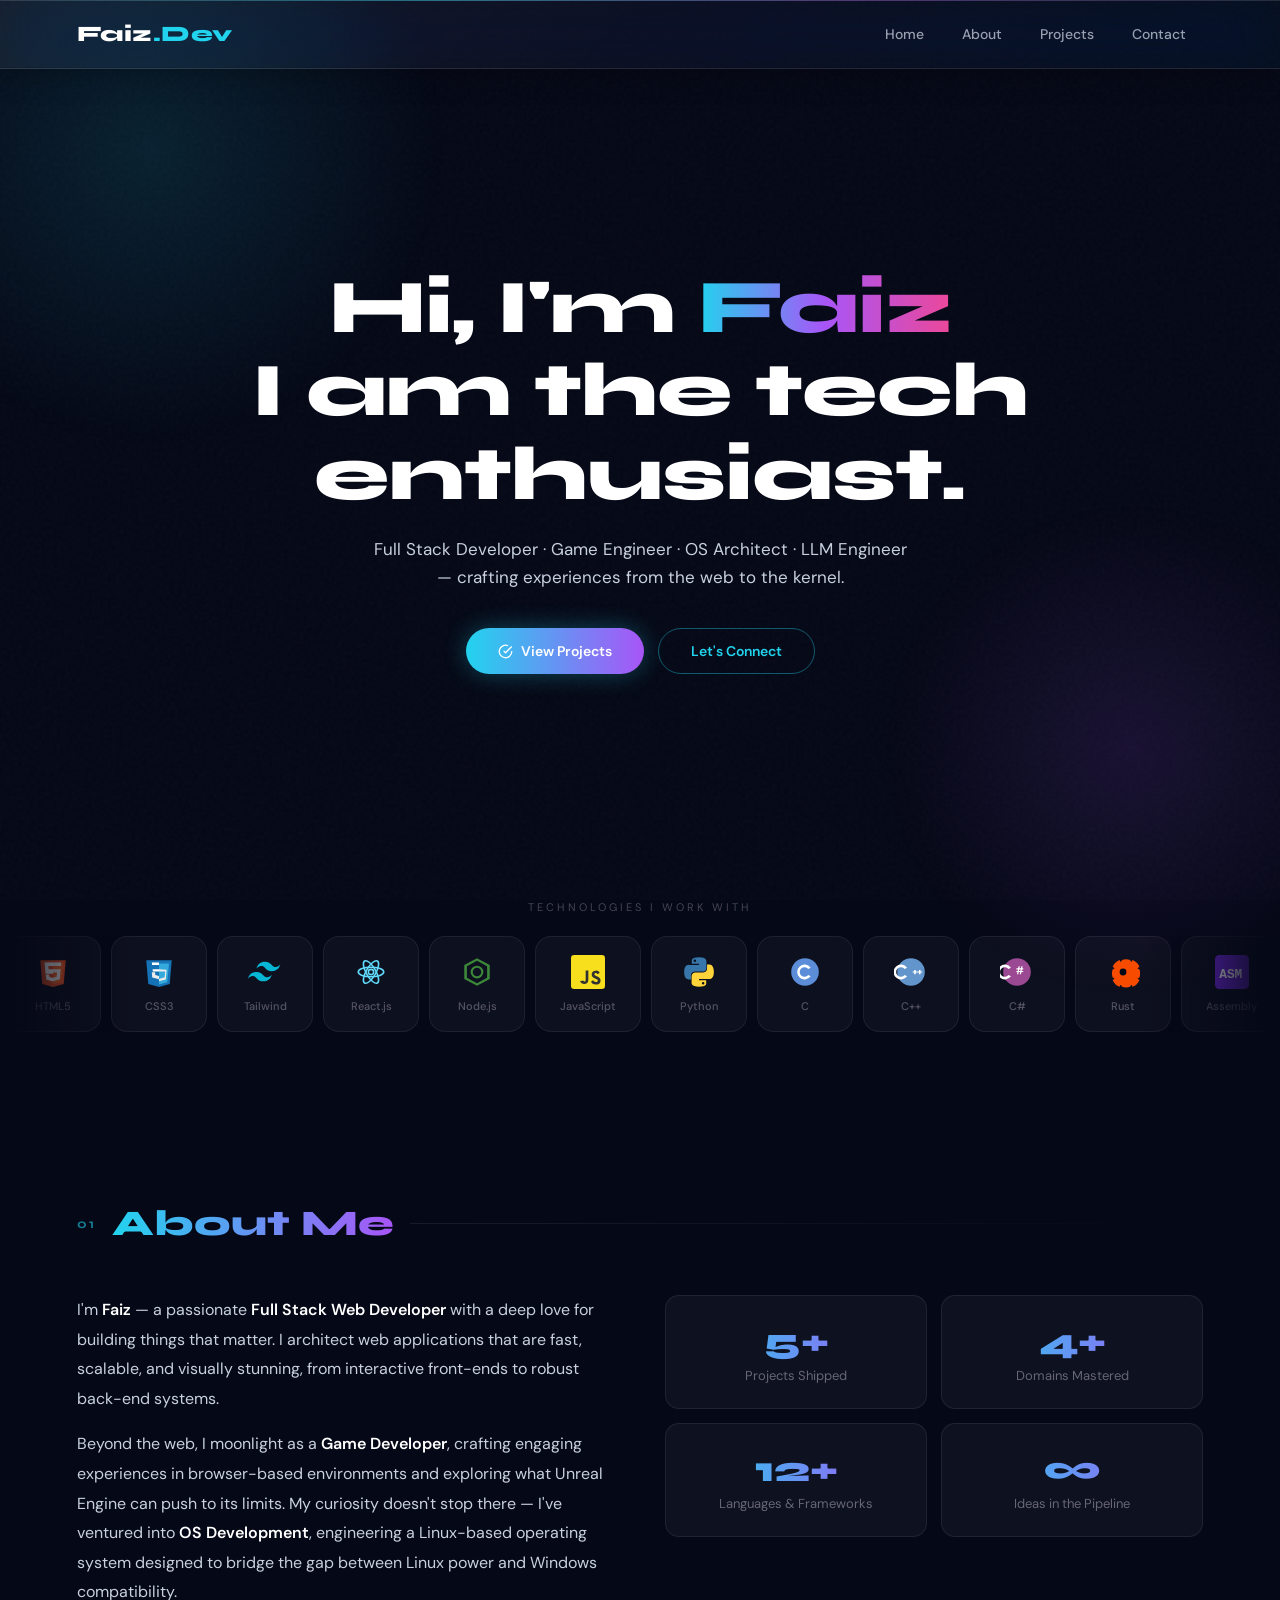
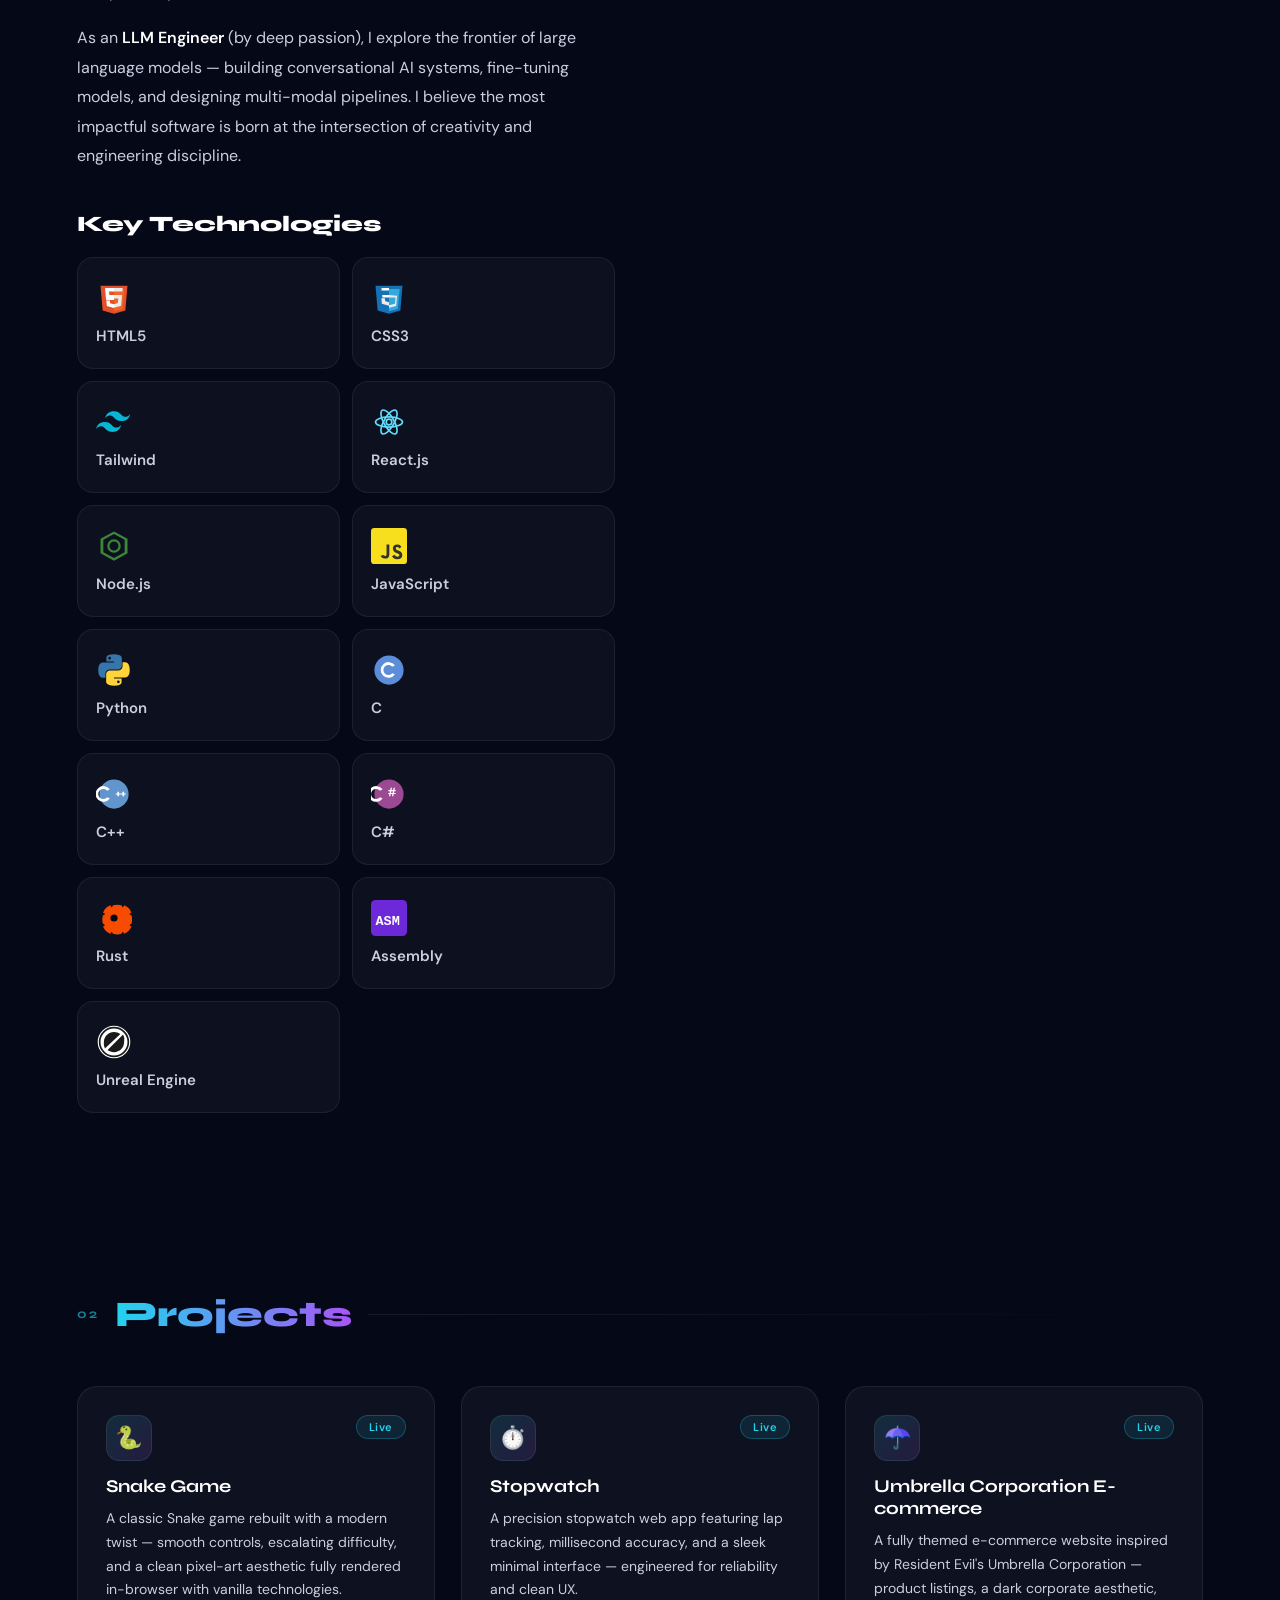
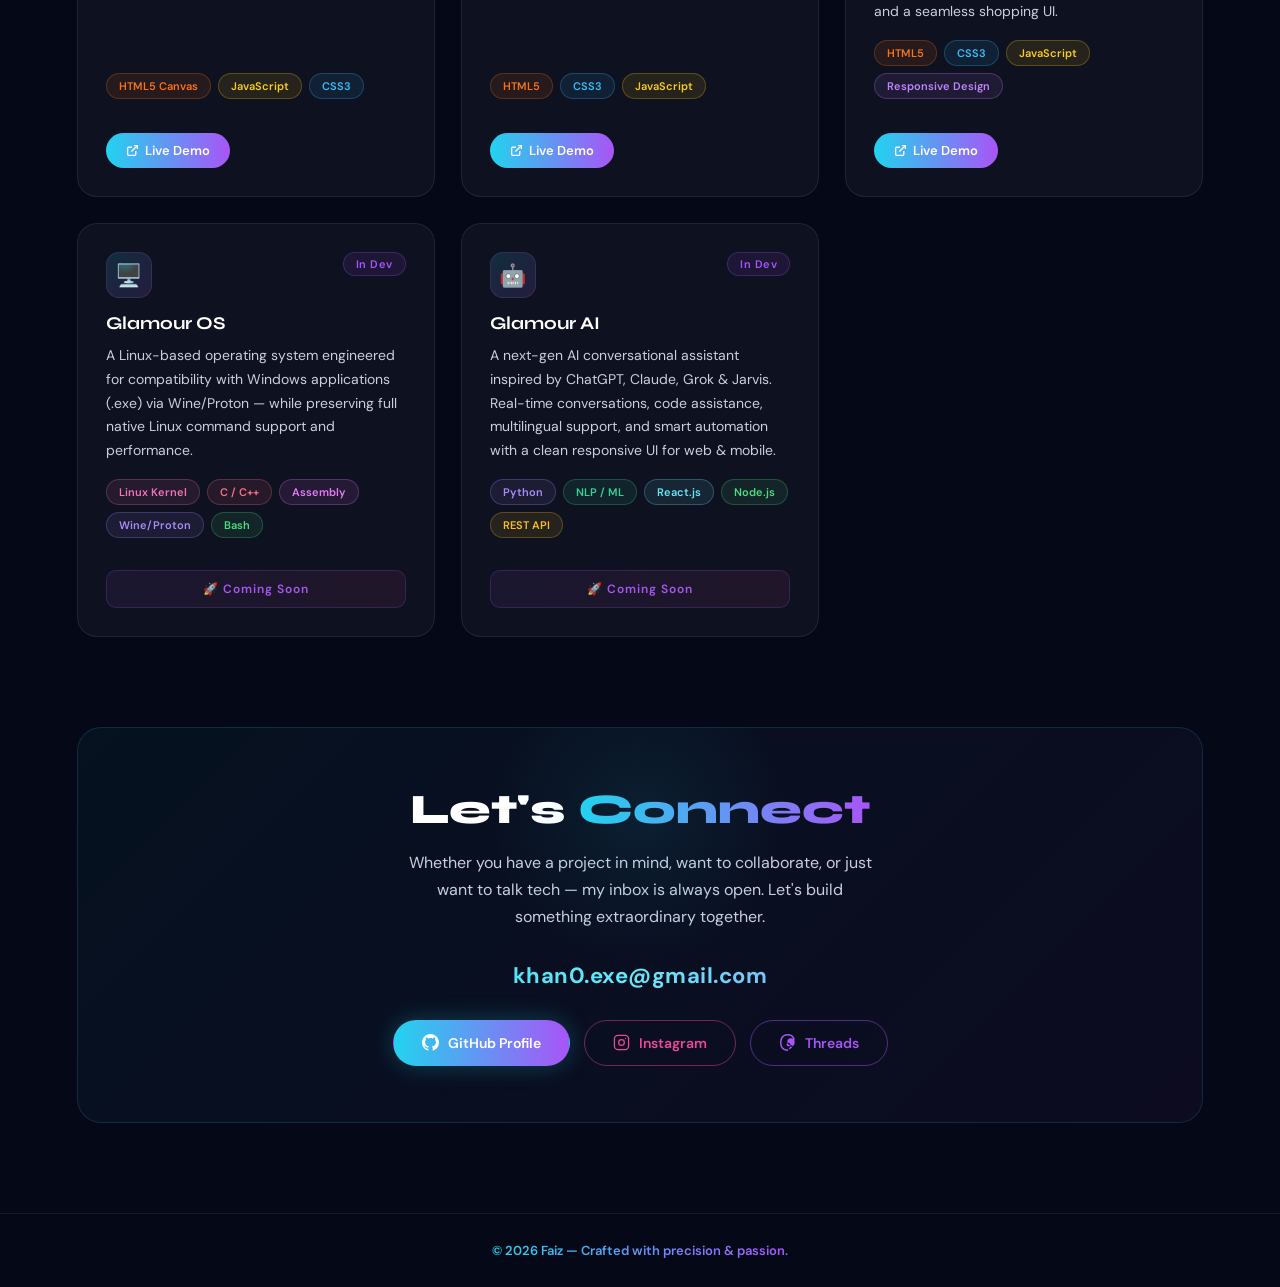
==== index.html @ 3917dfd8 "Add files via upload" ====
<!DOCTYPE html>
<html lang="en">
<head>
<meta charset="UTF-8">
<meta name="viewport" content="width=device-width, initial-scale=1.0">
<title>Faiz | Full Stack Developer</title>
<link href="https://fonts.googleapis.com/css2?family=Syne:wght@400;600;700;800&family=DM+Sans:wght@300;400;500&display=swap" rel="stylesheet">
<style>
*{margin:0;padding:0;box-sizing:border-box;}
:root{
  --cyan:#22d3ee;
  --purple:#a855f7;
  --pink:#ec4899;
  --bg:#050816;
  --card-bg:rgba(255,255,255,0.04);
  --border:rgba(255,255,255,0.08);
  --text:#c8d0e0;
}
html{scroll-behavior:smooth;}
body{background:var(--bg);color:white;overflow-x:hidden;font-family:'DM Sans',sans-serif;}
body::before{content:"";position:fixed;width:600px;height:600px;background:radial-gradient(circle,rgba(34,211,238,0.12),transparent 70%);top:-150px;left:-150px;z-index:-1;pointer-events:none;}
body::after{content:"";position:fixed;width:500px;height:500px;background:radial-gradient(circle,rgba(168,85,247,0.12),transparent 70%);bottom:-100px;right:-100px;z-index:-1;pointer-events:none;}
.noise{position:fixed;inset:0;z-index:-1;pointer-events:none;opacity:.03;background-image:url("data:image/svg+xml,%3Csvg viewBox='0 0 256 256' xmlns='http://www.w3.org/2000/svg'%3E%3Cfilter id='noise'%3E%3CfeTurbulence type='fractalNoise' baseFrequency='0.9' numOctaves='4' stitchTiles='stitch'/%3E%3C/filter%3E%3Crect width='100%25' height='100%25' filter='url(%23noise)'/%3E%3C/svg%3E");}

/* ══ LIQUID GLASS NAVBAR ══ */
header{
  position:fixed;top:0;width:100%;
  display:flex;justify-content:space-between;align-items:center;
  padding:16px 6%;
  background:linear-gradient(135deg,rgba(255,255,255,0.07) 0%,rgba(255,255,255,0.03) 50%,rgba(34,211,238,0.04) 100%);
  backdrop-filter:blur(28px) saturate(180%);
  -webkit-backdrop-filter:blur(28px) saturate(180%);
  border-bottom:1px solid rgba(255,255,255,0.10);
  box-shadow:0 2px 32px rgba(0,0,0,0.3),inset 0 1px 0 rgba(255,255,255,0.12),inset 0 -1px 0 rgba(0,0,0,0.1);
  z-index:1000;
}
/* liquid shimmer reflection */
header::before{
  content:"";position:absolute;top:0;left:0;right:0;height:1px;
  background:linear-gradient(90deg,transparent,rgba(34,211,238,0.4),rgba(168,85,247,0.3),transparent);
  pointer-events:none;
}

.logo{font-family:'Syne',sans-serif;font-weight:800;font-size:22px;letter-spacing:.5px;text-decoration:none;}
.logo-faiz{color:white;}
.logo-dev{color:var(--cyan);}

.nav-links{display:flex;align-items:center;gap:4px;}
.nav-links a{
  color:rgba(200,208,224,0.75);text-decoration:none;font-size:14px;font-weight:500;
  padding:8px 16px;border-radius:20px;transition:.25s;
  background:rgba(255,255,255,0.0);
  border:1px solid transparent;
}
.nav-links a:hover{
  color:var(--cyan);
  background:rgba(34,211,238,0.08);
  border-color:rgba(34,211,238,0.15);
  box-shadow:0 0 12px rgba(34,211,238,0.1);
}

.nav-socials{display:flex;align-items:center;gap:8px;margin-left:12px;padding-left:14px;border-left:1px solid rgba(255,255,255,0.08);}
.nav-socials a{
  color:rgba(200,208,224,0.6);display:flex;align-items:center;justify-content:center;
  width:34px;height:34px;border-radius:10px;transition:.25s;
  background:rgba(255,255,255,0.04);
  border:1px solid rgba(255,255,255,0.08);
  box-shadow:inset 0 1px 0 rgba(255,255,255,0.06);
}
.nav-socials a:hover{color:var(--cyan);border-color:rgba(34,211,238,0.35);background:rgba(34,211,238,0.08);box-shadow:0 0 14px rgba(34,211,238,0.2),inset 0 1px 0 rgba(255,255,255,0.1);}
.nav-socials svg{width:16px;height:16px;}

/* Hamburger */
.hamburger{display:none;flex-direction:column;gap:5px;cursor:pointer;padding:8px;border-radius:12px;transition:.25s;background:rgba(255,255,255,0.05);border:1px solid rgba(255,255,255,0.08);}
.hamburger span{display:block;width:22px;height:2px;background:var(--text);border-radius:2px;transition:.3s;}
.hamburger.open span:nth-child(1){transform:rotate(45deg) translate(5px,5px);}
.hamburger.open span:nth-child(2){opacity:0;}
.hamburger.open span:nth-child(3){transform:rotate(-45deg) translate(5px,-5px);}

/* ══ LIQUID GLASS MOBILE DROPDOWN ══ */
.mobile-menu{
  display:none;position:fixed;top:68px;left:0;right:0;
  background:linear-gradient(160deg,rgba(8,14,35,0.88) 0%,rgba(5,8,22,0.92) 60%,rgba(34,211,238,0.05) 100%);
  backdrop-filter:blur(32px) saturate(200%);
  -webkit-backdrop-filter:blur(32px) saturate(200%);
  border-bottom:1px solid rgba(255,255,255,0.09);
  box-shadow:0 16px 48px rgba(0,0,0,0.5),inset 0 1px 0 rgba(255,255,255,0.08);
  flex-direction:column;padding:16px 6% 20px;gap:4px;z-index:999;
}
.mobile-menu::before{
  content:"";position:absolute;top:0;left:0;right:0;height:1px;
  background:linear-gradient(90deg,transparent,rgba(34,211,238,0.3),rgba(168,85,247,0.25),transparent);
}
.mobile-menu.open{display:flex;}
.mobile-menu a{
  color:rgba(200,208,224,0.75);text-decoration:none;font-size:15px;font-weight:500;
  padding:13px 18px;border-radius:14px;transition:.25s;
  background:rgba(255,255,255,0.0);
  border:1px solid transparent;
}
.mobile-menu a:hover{color:var(--cyan);border-color:rgba(34,211,238,0.2);background:rgba(34,211,238,0.07);box-shadow:0 0 12px rgba(34,211,238,0.08);}
.mobile-menu .divider{height:1px;background:linear-gradient(90deg,transparent,rgba(255,255,255,0.1),transparent);margin:8px 0;}
.mob-social-row{display:flex;gap:10px;padding:6px 18px 4px;}
.mob-social-row a{
  color:rgba(200,208,224,0.65);display:flex;align-items:center;justify-content:center;
  width:42px;height:42px;border-radius:12px;transition:.25s;
  background:rgba(255,255,255,0.04);border:1px solid rgba(255,255,255,0.08);
  box-shadow:inset 0 1px 0 rgba(255,255,255,0.06);
}
.mob-social-row a:hover{color:var(--cyan);border-color:rgba(34,211,238,0.35);background:rgba(34,211,238,0.09);box-shadow:0 0 16px rgba(34,211,238,0.2);}
.mob-social-row svg{width:19px;height:19px;}

/* ══ HERO ══ */
.hero{min-height:100vh;display:flex;flex-direction:column;justify-content:center;align-items:center;text-align:center;padding:120px 6% 80px;}
.hero h1{font-family:'Syne',sans-serif;font-size:clamp(38px,6vw,76px);font-weight:800;line-height:1.1;margin-bottom:18px;letter-spacing:-1px;}
.hero h1 .grad{background:linear-gradient(90deg,var(--cyan),var(--purple),var(--pink));-webkit-background-clip:text;-webkit-text-fill-color:transparent;}
.hero p{color:var(--text);max-width:540px;font-size:17px;line-height:1.7;margin-bottom:36px;}
.hero-btns{display:flex;gap:14px;flex-wrap:wrap;justify-content:center;}
.btn{padding:13px 32px;border-radius:40px;background:linear-gradient(90deg,var(--cyan),var(--purple));border:none;color:white;font-weight:600;font-size:14px;cursor:pointer;box-shadow:0 0 24px rgba(34,211,238,0.3);transition:.3s;text-decoration:none;display:inline-flex;align-items:center;gap:8px;font-family:'DM Sans',sans-serif;}
.btn:hover{transform:scale(1.05);box-shadow:0 0 40px rgba(168,85,247,0.5);}
.btn-outline{padding:13px 32px;border-radius:40px;background:transparent;border:1px solid rgba(34,211,238,0.4);color:var(--cyan);font-weight:600;font-size:14px;cursor:pointer;transition:.3s;text-decoration:none;display:inline-flex;align-items:center;gap:8px;font-family:'DM Sans',sans-serif;}
.btn-outline:hover{background:rgba(34,211,238,0.08);border-color:var(--cyan);}

/* ══ TECH TICKER (real SVG icons) ══ */
.ticker-section{padding:0 0 80px;overflow:hidden;}
.ticker-label{text-align:center;font-size:11px;letter-spacing:3px;text-transform:uppercase;color:#445;margin-bottom:22px;}
.ticker-track{position:relative;overflow:hidden;}
.ticker-track::before,.ticker-track::after{content:"";position:absolute;top:0;bottom:0;width:140px;z-index:2;}
.ticker-track::before{left:0;background:linear-gradient(90deg,var(--bg),transparent);}
.ticker-track::after{right:0;background:linear-gradient(-90deg,var(--bg),transparent);}
.ticker-inner{display:flex;gap:0;width:max-content;animation:ticker 36s linear infinite;}
.ticker-inner:hover{animation-play-state:paused;}
@keyframes ticker{from{transform:translateX(0);}to{transform:translateX(-50%)}}
.ticker-item{
  display:flex;flex-direction:column;align-items:center;gap:10px;
  padding:18px 24px;margin:0 5px;
  background:rgba(255,255,255,0.035);border:1px solid rgba(255,255,255,0.07);
  border-radius:16px;min-width:96px;flex-shrink:0;transition:.3s;cursor:default;
}
.ticker-item:hover{border-color:rgba(34,211,238,0.3);background:rgba(34,211,238,0.05);transform:translateY(-3px);}
.ticker-icon{width:34px;height:34px;display:flex;align-items:center;justify-content:center;}
.ticker-icon svg,.ticker-icon img{width:34px;height:34px;}
.ticker-name{font-size:11px;color:#556;font-weight:500;white-space:nowrap;}

/* ══ SECTIONS ══ */
.section{padding:90px 6%;}
.section-head{display:flex;align-items:center;gap:16px;margin-bottom:50px;}
.section-num{font-family:'Syne',sans-serif;font-size:13px;font-weight:700;color:var(--cyan);letter-spacing:2px;opacity:.6;}
.section h2{font-family:'Syne',sans-serif;font-size:clamp(24px,3.5vw,36px);font-weight:800;background:linear-gradient(90deg,var(--cyan),var(--purple));-webkit-background-clip:text;-webkit-text-fill-color:transparent;}
.section-line{flex:1;height:1px;background:linear-gradient(90deg,var(--border),transparent);}

/* ══ ABOUT ══ */
.about-grid{display:grid;grid-template-columns:1fr 1fr;gap:50px;align-items:start;}
@media(max-width:760px){.about-grid{grid-template-columns:1fr;}}
.about-text p{color:var(--text);font-size:16px;line-height:1.85;margin-bottom:16px;}
.about-text p strong{color:white;font-weight:600;}

/* ══ KEY TECH GRID (card style like screenshot) ══ */
.key-tech{margin-top:40px;}
.key-tech-title{font-family:'Syne',sans-serif;font-size:22px;font-weight:800;color:white;margin-bottom:20px;}
.tech-grid{display:grid;grid-template-columns:repeat(2,1fr);gap:12px;}
.tech-card{
  padding:22px 18px;border-radius:16px;
  background:rgba(255,255,255,0.035);
  border:1px solid rgba(255,255,255,0.07);
  display:flex;flex-direction:column;gap:10px;
  cursor:default;transition:.35s cubic-bezier(.22,1,.36,1);
  position:relative;overflow:hidden;
}
/* bottom light glow on hover */
.tech-card::after{
  content:"";position:absolute;bottom:-30px;left:50%;transform:translateX(-50%);
  width:80%;height:60px;border-radius:50%;
  background:var(--tech-glow,rgba(34,211,238,0.35));
  filter:blur(22px);opacity:0;transition:.4s;pointer-events:none;
}
.tech-card:hover{
  transform:translateY(-10px);
  border-color:rgba(34,211,238,0.35);
  background:rgba(255,255,255,0.06);
  box-shadow:0 20px 50px rgba(0,0,0,0.5),0 0 0 1px rgba(34,211,238,0.15);
}
.tech-card:hover::after{opacity:1;bottom:-10px;}
.tech-card-icon{width:36px;height:36px;display:flex;align-items:center;justify-content:center;}
.tech-card-icon svg{width:36px;height:36px;}
.tech-card-name{font-size:15px;font-weight:600;color:#c8d0e0;}

/* About stats */
.about-stats{display:grid;grid-template-columns:1fr 1fr;gap:14px;margin-bottom:20px;}
.stat-box{padding:24px;border-radius:14px;background:var(--card-bg);border:1px solid var(--border);text-align:center;transition:.3s;}
.stat-box:hover{border-color:rgba(168,85,247,0.3);transform:translateY(-4px);}
.stat-num{font-family:'Syne',sans-serif;font-size:36px;font-weight:800;background:linear-gradient(90deg,var(--cyan),var(--purple));-webkit-background-clip:text;-webkit-text-fill-color:transparent;display:block;}
.stat-label{font-size:13px;color:#667;margin-top:4px;}

/* ══ PROJECT CARDS ══ */
.projects-grid{display:grid;grid-template-columns:repeat(auto-fill,minmax(300px,1fr));gap:26px;}
.project-card{
  padding:28px;border-radius:20px;
  background:var(--card-bg);border:1px solid var(--border);
  transition:.4s cubic-bezier(.22,1,.36,1);
  position:relative;overflow:hidden;display:flex;flex-direction:column;
}
/* dual-colour bottom light */
.project-card::after{
  content:"";position:absolute;bottom:-40px;left:50%;transform:translateX(-50%);
  width:90%;height:80px;border-radius:50%;
  background:radial-gradient(ellipse,rgba(34,211,238,0.5) 0%,rgba(168,85,247,0.35) 60%,transparent 100%);
  filter:blur(28px);opacity:0;transition:.4s;pointer-events:none;
}
.project-card:hover{
  transform:translateY(-14px);
  border-color:rgba(34,211,238,0.3);
  background:rgba(255,255,255,0.055);
  box-shadow:
    0 30px 60px rgba(0,0,0,0.6),
    0 0 0 1px rgba(34,211,238,0.18),
    0 0 40px rgba(34,211,238,0.08),
    0 0 80px rgba(168,85,247,0.06);
}
.project-card:hover::after{opacity:1;bottom:-8px;}

.project-top{display:flex;justify-content:space-between;align-items:flex-start;margin-bottom:14px;}
.project-icon{width:46px;height:46px;border-radius:13px;background:linear-gradient(135deg,rgba(34,211,238,0.15),rgba(168,85,247,0.15));border:1px solid var(--border);display:flex;align-items:center;justify-content:center;font-size:22px;}
.project-status{font-size:11px;font-weight:600;padding:4px 12px;border-radius:20px;letter-spacing:.5px;}
.status-live{background:rgba(34,211,238,0.1);color:var(--cyan);border:1px solid rgba(34,211,238,0.25);}
.status-soon{background:rgba(168,85,247,0.1);color:#a855f7;border:1px solid rgba(168,85,247,0.25);}
.project-card h3{font-family:'Syne',sans-serif;font-size:18px;font-weight:700;margin-bottom:10px;color:white;}
.project-card>p{color:var(--text);font-size:14px;line-height:1.7;flex:1;}

/* Coloured tech stack tags */
.tech-stack{display:flex;flex-wrap:wrap;gap:7px;margin:16px 0;}
.tag{font-size:11px;padding:5px 12px;border-radius:20px;font-weight:600;border:1px solid;}
.tag-html{color:#f97316;background:rgba(249,115,22,0.1);border-color:rgba(249,115,22,0.25);}
.tag-css{color:#38bdf8;background:rgba(56,189,248,0.1);border-color:rgba(56,189,248,0.25);}
.tag-js{color:#facc15;background:rgba(250,204,21,0.1);border-color:rgba(250,204,21,0.25);}
.tag-react{color:#67e8f9;background:rgba(103,232,249,0.1);border-color:rgba(103,232,249,0.25);}
.tag-node{color:#4ade80;background:rgba(74,222,128,0.1);border-color:rgba(74,222,128,0.25);}
.tag-python{color:#a78bfa;background:rgba(167,139,250,0.1);border-color:rgba(167,139,250,0.25);}
.tag-c{color:#fb7185;background:rgba(251,113,133,0.1);border-color:rgba(251,113,133,0.25);}
.tag-asm{color:#e879f9;background:rgba(232,121,249,0.1);border-color:rgba(232,121,249,0.25);}
.tag-linux{color:#f472b6;background:rgba(244,114,182,0.1);border-color:rgba(244,114,182,0.25);}
.tag-ai{color:#34d399;background:rgba(52,211,153,0.1);border-color:rgba(52,211,153,0.25);}
.tag-api{color:#fbbf24;background:rgba(251,191,36,0.1);border-color:rgba(251,191,36,0.25);}
.tag-design{color:#c084fc;background:rgba(192,132,252,0.1);border-color:rgba(192,132,252,0.25);}

.coming-soon-bar{margin-top:16px;padding:10px;border-radius:10px;background:linear-gradient(90deg,rgba(168,85,247,0.08),rgba(236,72,153,0.08));border:1px solid rgba(168,85,247,0.2);text-align:center;font-size:12px;font-weight:600;color:#a855f7;letter-spacing:1px;}
.project-footer{margin-top:18px;display:flex;gap:10px;}
.demo-btn{padding:9px 20px;border-radius:30px;font-size:13px;font-weight:600;background:linear-gradient(90deg,var(--cyan),var(--purple));border:none;color:white;cursor:pointer;transition:.3s;text-decoration:none;display:inline-flex;align-items:center;gap:6px;font-family:'DM Sans',sans-serif;}
.demo-btn:hover{transform:scale(1.05);box-shadow:0 0 20px rgba(34,211,238,0.45);}
.demo-btn svg{width:13px;height:13px;}

/* ══ CONNECT BOX ══ */
.connect-box{margin:0 6% 90px;padding:56px 48px;border-radius:24px;background:linear-gradient(135deg,rgba(34,211,238,0.05),rgba(168,85,247,0.05));border:1px solid rgba(34,211,238,0.15);text-align:center;position:relative;overflow:hidden;}
.connect-box::before{content:"";position:absolute;top:-60px;left:50%;transform:translateX(-50%);width:300px;height:300px;background:radial-gradient(circle,rgba(34,211,238,0.08),transparent 70%);pointer-events:none;}
.connect-box h2{font-family:'Syne',sans-serif;font-size:clamp(26px,4vw,42px);font-weight:800;margin-bottom:14px;}
.connect-box p{color:var(--text);max-width:480px;margin:0 auto 30px;font-size:16px;line-height:1.7;}
.connect-email{font-size:clamp(16px,2.5vw,22px);font-weight:700;background:linear-gradient(90deg,var(--cyan),#67e8f9,var(--purple));-webkit-background-clip:text;-webkit-text-fill-color:transparent;margin-bottom:30px;display:block;letter-spacing:.5px;}

/* ══ CONNECT BUTTONS ══ */
.connect-btn{
  padding:13px 28px;border-radius:40px;font-weight:600;font-size:14px;
  cursor:pointer;transition:.3s cubic-bezier(.22,1,.36,1);text-decoration:none;
  display:inline-flex;align-items:center;gap:9px;font-family:'DM Sans',sans-serif;
  border:1px solid;
}
.connect-btn-github{
  background:linear-gradient(90deg,var(--cyan),var(--purple));
  border-color:transparent;color:white;
  box-shadow:0 0 24px rgba(34,211,238,0.25);
}
.connect-btn-github:hover{transform:scale(1.06);box-shadow:0 0 40px rgba(168,85,247,0.55);}
.connect-btn-instagram{
  background:transparent;
  border-color:rgba(236,72,153,0.45);color:#ec4899;
}
.connect-btn-instagram:hover{
  background:rgba(236,72,153,0.1);border-color:#ec4899;
  box-shadow:0 0 22px rgba(236,72,153,0.3);transform:scale(1.06);
}
.connect-btn-threads{
  background:transparent;
  border-color:rgba(168,85,247,0.45);color:#a855f7;
}
.connect-btn-threads:hover{
  background:rgba(168,85,247,0.1);border-color:#a855f7;
  box-shadow:0 0 22px rgba(168,85,247,0.3);transform:scale(1.06);
}

/* ══ FOOTER ══ */
footer{text-align:center;padding:28px 6%;color:#334;border-top:1px solid var(--border);font-size:13px;}
footer span{background:linear-gradient(90deg,var(--cyan),var(--purple));-webkit-background-clip:text;-webkit-text-fill-color:transparent;font-weight:600;}

/* ══ FADE ══ */
.fade{opacity:0;transform:translateY(40px);transition:0.8s cubic-bezier(.22,1,.36,1);}
.fade.show{opacity:1;transform:translateY(0);}

@media(max-width:768px){
  header{padding:14px 5%;}
  .nav-links,.nav-socials{display:none;}
  .hamburger{display:flex;}
  .section{padding:70px 5%;}
  .connect-box{margin:0 5% 70px;padding:36px 22px;}
  .tech-grid{grid-template-columns:repeat(2,1fr);}
}
@media(max-width:420px){.projects-grid{grid-template-columns:1fr;}.about-stats{grid-template-columns:1fr 1fr;}}
</style>
</head>
<body>
<div class="noise"></div>


<svg style="display:none" xmlns="http://www.w3.org/2000/svg">
  <defs>
    <!--HTML5-->
    <symbol id="ico-html" viewBox="0 0 32 32"><path fill="#e34f26" d="M5.902 27.201L4 5h24l-1.903 22.199L15.985 30z"/><path fill="#ef652a" d="M16 27.858l7.74-2.142L25.455 8H16z"/><path fill="#fff" d="M16 13.407h-4.114l-.282-3.155H16V7.151H8.006l.084.944.861 9.657H16zm0 8.253l-.012.003-3.44-.929-.22-2.465H9.212l.433 4.852 6.341 1.76.014-.004z"/><path fill="#ebebeb" d="M15.988 13.407v3.101h3.823l-.36 4.024-3.463.929v3.224l6.344-1.758.047-.522.726-8.139.076-.859zm0-6.256v3.101h7.466l.062-.694.141-1.563.074-.844z"/></symbol>
    <!-- CSS3 -->
    <symbol id="ico-css" viewBox="0 0 32 32"><path fill="#1572b6" d="M5.902 27.201L4 5h24l-1.903 22.199L15.985 30z"/><path fill="#33a9dc" d="M16 27.858l7.74-2.142L25.455 8H16z"/><path fill="#fff" d="M16 13.407H9.986l.197 2.2H16v-2.2zm0-6.256H9.27l.2 2.2H16v-2.2z"/><path fill="#ebebeb" d="M16 19.679l-.012.003-3.44-.929-.22-2.465H9.212l.433 4.852 6.341 1.76.014-.004zm0-6.272v2.2h5.812l-.487 5.438-5.325 1.429v2.286l6.344-1.758.047-.522.765-8.573z"/></symbol>
    <!-- Tailwind -->
    <symbol id="ico-tailwind" viewBox="0 0 32 32"><path fill="#06b6d4" d="M16 6.4c-4.267 0-6.933 2.133-8 6.4 1.6-2.133 3.467-2.933 5.6-2.4.933.234 1.659.96 2.48 1.765C17.48 13.583 19.16 15.2 22.4 15.2c4.267 0 6.933-2.133 8-6.4-1.6 2.133-3.467 2.933-5.6 2.4-.933-.234-1.659-.96-2.48-1.765C20.92 8.016 19.24 6.4 16 6.4zm-8 9.6c-4.267 0-6.933 2.133-8 6.4 1.6-2.133 3.467-2.933 5.6-2.4.933.234 1.659.96 2.48 1.765C9.48 23.183 11.16 24.8 14.4 24.8c4.267 0 6.933-2.133 8-6.4-1.6 2.133-3.467 2.933-5.6 2.4-.933-.234-1.659-.96-2.48-1.765C12.92 17.616 11.24 16 8 16z"/></symbol>
    <!-- React -->
    <symbol id="ico-react" viewBox="0 0 32 32"><circle fill="none" stroke="#61dafb" stroke-width="1.5" cx="16" cy="16" r="2.5"/><ellipse fill="none" stroke="#61dafb" stroke-width="1.5" cx="16" cy="16" rx="12" ry="4.5"/><ellipse fill="none" stroke="#61dafb" stroke-width="1.5" cx="16" cy="16" rx="12" ry="4.5" transform="rotate(60 16 16)"/><ellipse fill="none" stroke="#61dafb" stroke-width="1.5" cx="16" cy="16" rx="12" ry="4.5" transform="rotate(120 16 16)"/></symbol>
    <!-- Node.js -->
    <symbol id="ico-node" viewBox="0 0 32 32"><path fill="#3c873a" d="M16 3L4 9.5v13L16 29l12-6.5v-13zm0 2.31L25.5 10.5v11L16 26.69 6.5 21.5v-11z"/><path fill="#3c873a" d="M16 10a6 6 0 100 12A6 6 0 0016 10zm0 2a4 4 0 110 8 4 4 0 010-8z"/></symbol>
    <!-- JavaScript -->
    <symbol id="ico-js" viewBox="0 0 32 32"><rect fill="#f7df1e" width="32" height="32" rx="3"/><path fill="#323330" d="M20.809 23.875a2.866 2.866 0 002.6 1.6c1.09 0 1.787-.545 1.787-1.3 0-.9-.716-1.222-1.916-1.747l-.658-.282c-1.9-.809-3.16-1.822-3.16-3.964 0-1.973 1.5-3.476 3.853-3.476a3.889 3.889 0 013.742 2.107l-2.048 1.315a1.789 1.789 0 00-1.694-1.13 1.147 1.147 0 00-1.262 1.13c0 .794.49 1.115 1.621 1.608l.658.282c2.236.959 3.5 1.938 3.5 4.134 0 2.369-1.861 3.665-4.359 3.665a5.056 5.056 0 01-4.778-2.684zm-9.462.207a1.495 1.495 0 001.342.752c.68 0 1.115-.34 1.115-1.655V14.6h2.52v8.626c0 2.726-1.6 3.962-3.929 3.962a4.089 4.089 0 01-3.948-2.445z"/></symbol>
    <!-- Python -->
    <symbol id="ico-python" viewBox="0 0 32 32"><path fill="#3776ab" d="M15.885 2.1c-7.1 0-6.651 3.07-6.651 3.07l.008 3.18h6.77v.95H6.545S2 8.8 2 16.005s4.013 6.943 4.013 6.943h2.396v-3.34s-.129-4.013 3.946-4.013h6.804s3.816.061 3.816-3.688V5.803s.58-3.703-7.09-3.703zm-3.77 2.138a1.214 1.214 0 11-.001 2.429 1.214 1.214 0 01.001-2.429z"/><path fill="#ffd43b" d="M16.115 29.9c7.1 0 6.651-3.07 6.651-3.07l-.008-3.18h-6.77v-.95h9.467S30 23.2 30 15.995s-4.013-6.943-4.013-6.943h-2.396v3.34s.129 4.013-3.946 4.013h-6.804s-3.816-.061-3.816 3.688v6.104S8.445 29.9 16.115 29.9zm3.77-2.138a1.214 1.214 0 110-2.429 1.214 1.214 0 010 2.429z"/></symbol>
    <!-- C -->
    <symbol id="ico-c" viewBox="0 0 32 32"><circle fill="#5b8dd9" cx="16" cy="16" r="13"/><path fill="white" d="M21.3 20.1a7 7 0 11.007-8.213l-2.27 1.31A4.5 4.5 0 1019.03 18.8z"/></symbol>
    <!-- C++ -->
    <symbol id="ico-cpp" viewBox="0 0 32 32"><circle fill="#6295cb" cx="16" cy="16" r="13"/><path fill="white" d="M12.3 20.1a7 7 0 11.007-8.213l-2.27 1.31A4.5 4.5 0 1010.03 18.8z"/><path fill="white" d="M19 14h1.5v1.5H22v1H20.5V18H19v-1.5h-1.5v-1H19zm4.5 0H25v1.5h1.5v1H25V18h-1.5v-1.5H22v-1h1.5z"/></symbol>
    <!-- C# -->
    <symbol id="ico-csharp" viewBox="0 0 32 32"><circle fill="#9b4993" cx="16" cy="16" r="13"/><path fill="white" d="M10.3 20.1a7 7 0 11.007-8.213l-2.27 1.31A4.5 4.5 0 1008.03 18.8z"/><path fill="white" d="M17.5 10.5h1.2l-.4 2h1.4l.4-2h1.2l-.4 2h1v1.1h-1.2l-.3 1.4h1.5v1.1h-1.7l-.4 2h-1.2l.4-2h-1.4l-.4 2h-1.2l.4-2h-1v-1.1h1.2l.3-1.4h-1.5v-1.1h1.7zm.6 3.1l-.3 1.4h1.4l.3-1.4z"/></symbol>
    <!-- Assembly -->
    <symbol id="ico-asm" viewBox="0 0 32 32"><rect fill="#6d28d9" width="32" height="32" rx="4"/><text x="4" y="22" fill="white" font-size="12" font-family="monospace" font-weight="bold">ASM</text></symbol>
    <!-- Unreal Engine -->
    <symbol id="ico-unreal" viewBox="0 0 32 32"><circle fill="#1a1a1a" cx="16" cy="16" r="14" stroke="#fff" stroke-width="1"/><path fill="white" d="M16 4C9.373 4 4 9.373 4 16s5.373 12 12 12 12-5.373 12-12S22.627 4 16 4zm0 3c2.136 0 4.107.72 5.686 1.92L7.92 21.686A8.944 8.944 0 017 16c0-4.963 4.037-9 9-9zm0 18c-2.136 0-4.107-.72-5.686-1.92l13.766-13.766A8.944 8.944 0 0125 16c0 4.963-4.037 9-9 9z"/></symbol>
    <!-- Rust -->
    <symbol id="ico-rust" viewBox="0 0 32 32"><path fill="#f74c00" d="M15.1 4.07l-.86 1.53a.47.47 0 01-.82 0l-.86-1.53a12.06 12.06 0 00-6.9 6.9l1.53.86a.47.47 0 010 .82l-1.53.86a12.06 12.06 0 000 7.96l1.53.86a.47.47 0 010 .82l-1.53.86a12.06 12.06 0 006.9 6.9l.86-1.53a.47.47 0 01.82 0l.86 1.53a12.06 12.06 0 007.96 0l.86-1.53a.47.47 0 01.82 0l.86 1.53a12.06 12.06 0 006.9-6.9l-1.53-.86a.47.47 0 010-.82l1.53-.86a12.06 12.06 0 000-7.96l-1.53-.86a.47.47 0 010-.82l1.53-.86a12.06 12.06 0 00-6.9-6.9l-.86 1.53a.47.47 0 01-.82 0l-.86-1.53a12.06 12.06 0 00-7.96 0z" transform="scale(0.94) translate(1,1)"/><circle fill="#f74c00" cx="16" cy="16" r="5"/><circle fill="#050816" cx="16" cy="16" r="3.2"/></symbol>
  </defs>
</svg>

<!-- ══ HEADER ══ -->
<header>
  <a class="logo" href="#home"><span class="logo-faiz">Faiz</span><span class="logo-dev">.Dev</span></a>

  <div style="display:flex;align-items:center;gap:6px;">
    <nav class="nav-links">
      <a href="#home">Home</a>
      <a href="#about">About</a>
      <a href="#projects">Projects</a>
      <a href="#connect">Contact</a>
    </nav>

  </div>

  <button class="hamburger" id="hamburger" aria-label="Menu">
    <span></span><span></span><span></span>
  </button>
</header>

<!-- ══ MOBILE MENU ══ -->
<div class="mobile-menu" id="mobileMenu">
  <a href="#home" class="mob-link">Home</a>
  <a href="#about" class="mob-link">About</a>
  <a href="#projects" class="mob-link">Projects</a>
  <a href="#connect" class="mob-link">Contact</a>
  <div class="divider"></div>
 
</div>

<!-- ══ HERO ══ -->
<section id="home" class="hero">
  <h1>Hi, I'm <span class="grad">Faiz</span><br>I am the tech enthusiast.</h1>
  <p>Full Stack Developer · Game Engineer · OS Architect · LLM Engineer — crafting experiences from the web to the kernel.</p>
  <div class="hero-btns">
    <a href="#projects" class="btn">
      <svg width="15" height="15" viewBox="0 0 24 24" fill="none" stroke="currentColor" stroke-width="2"><path d="M22 11.08V12a10 10 0 1 1-5.93-9.14"/><polyline points="22 4 12 14.01 9 11.01"/></svg>
      View Projects
    </a>
    <a href="#connect" class="btn-outline">Let's Connect</a>
  </div>
</section>

<!-- ══ TECH TICKER (real SVG icons) ══ -->
<div class="ticker-section fade">
  <p class="ticker-label">Technologies I Work With</p>
  <div class="ticker-track">
    <div class="ticker-inner" id="ticker"></div>
  </div>
</div>

<!-- ══ ABOUT ══ -->
<section id="about" class="section fade">
  <div class="section-head">
    <span class="section-num">01</span>
    <h2>About Me</h2>
    <div class="section-line"></div>
  </div>
  <div class="about-grid">
    <div class="about-text">
      <p>I'm <strong>Faiz</strong> — a passionate <strong>Full Stack Web Developer</strong> with a deep love for building things that matter. I architect web applications that are fast, scalable, and visually stunning, from interactive front-ends to robust back-end systems.</p>
      <p>Beyond the web, I moonlight as a <strong>Game Developer</strong>, crafting engaging experiences in browser-based environments and exploring what Unreal Engine can push to its limits. My curiosity doesn't stop there — I've ventured into <strong>OS Development</strong>, engineering a Linux-based operating system designed to bridge the gap between Linux power and Windows compatibility.</p>
      <p>As an <strong>LLM Engineer</strong> (by deep passion), I explore the frontier of large language models — building conversational AI systems, fine-tuning models, and designing multi-modal pipelines. I believe the most impactful software is born at the intersection of creativity and engineering discipline.</p>

      <div class="key-tech">
        <h3 class="key-tech-title">Key Technologies</h3>
        <div class="tech-grid" id="techGrid"></div>
      </div>
    </div>
    <div>
      <div class="about-stats">
        <div class="stat-box"><span class="stat-num">5+</span><div class="stat-label">Projects Shipped</div></div>
        <div class="stat-box"><span class="stat-num">4+</span><div class="stat-label">Domains Mastered</div></div>
        <div class="stat-box"><span class="stat-num">12+</span><div class="stat-label">Languages &amp; Frameworks</div></div>
        <div class="stat-box"><span class="stat-num">∞</span><div class="stat-label">Ideas in the Pipeline</div></div>
      </div>
    </div>
  </div>
</section>

<!-- ══ PROJECTS ══ -->
<section id="projects" class="section fade">
  <div class="section-head">
    <span class="section-num">02</span>
    <h2>Projects</h2>
    <div class="section-line"></div>
  </div>
  <div class="projects-grid">

    <!-- Snake Game -->
    <div class="project-card">
      <div class="project-top">
        <div class="project-icon">🐍</div>
        <span class="project-status status-live">Live</span>
      </div>
      <h3>Snake Game</h3>
      <p>A classic Snake game rebuilt with a modern twist — smooth controls, escalating difficulty, and a clean pixel-art aesthetic fully rendered in-browser with vanilla technologies.</p>
      <div class="tech-stack">
        <span class="tag tag-html">HTML5 Canvas</span>
        <span class="tag tag-js">JavaScript</span>
        <span class="tag tag-css">CSS3</span>
      </div>
      <div class="project-footer">
        <a href="https://khan-0exe.github.io/Snake-Game/" target="_blank" class="demo-btn">
          <svg viewBox="0 0 24 24" fill="none" stroke="currentColor" stroke-width="2.5"><path d="M18 13v6a2 2 0 0 1-2 2H5a2 2 0 0 1-2-2V8a2 2 0 0 1 2-2h6"/><polyline points="15 3 21 3 21 9"/><line x1="10" y1="14" x2="21" y2="3"/></svg>
          Live Demo
        </a>
      </div>
    </div>

    <!-- Stopwatch -->
    <div class="project-card">
      <div class="project-top">
        <div class="project-icon">⏱️</div>
        <span class="project-status status-live">Live</span>
      </div>
      <h3>Stopwatch</h3>
      <p>A precision stopwatch web app featuring lap tracking, millisecond accuracy, and a sleek minimal interface — engineered for reliability and clean UX.</p>
      <div class="tech-stack">
        <span class="tag tag-html">HTML5</span>
        <span class="tag tag-css">CSS3</span>
        <span class="tag tag-js">JavaScript</span>
      </div>
      <div class="project-footer">
        <a href="https://khan-0exe.github.io/Stopwatch/" target="_blank" class="demo-btn">
          <svg viewBox="0 0 24 24" fill="none" stroke="currentColor" stroke-width="2.5"><path d="M18 13v6a2 2 0 0 1-2 2H5a2 2 0 0 1-2-2V8a2 2 0 0 1 2-2h6"/><polyline points="15 3 21 3 21 9"/><line x1="10" y1="14" x2="21" y2="3"/></svg>
          Live Demo
        </a>
      </div>
    </div>

    <!-- Umbrella Corporation -->
    <div class="project-card">
      <div class="project-top">
        <div class="project-icon">☂️</div>
        <span class="project-status status-live">Live</span>
      </div>
      <h3>Umbrella Corporation E-commerce</h3>
      <p>A fully themed e-commerce website inspired by Resident Evil's Umbrella Corporation — product listings, a dark corporate aesthetic, and a seamless shopping UI.</p>
      <div class="tech-stack">
        <span class="tag tag-html">HTML5</span>
        <span class="tag tag-css">CSS3</span>
        <span class="tag tag-js">JavaScript</span>
        <span class="tag tag-design">Responsive Design</span>
      </div>
      <div class="project-footer">
        <a href="https://khan-0exe.github.io/Umbrella-Corporation-/" target="_blank" class="demo-btn">
          <svg viewBox="0 0 24 24" fill="none" stroke="currentColor" stroke-width="2.5"><path d="M18 13v6a2 2 0 0 1-2 2H5a2 2 0 0 1-2-2V8a2 2 0 0 1 2-2h6"/><polyline points="15 3 21 3 21 9"/><line x1="10" y1="14" x2="21" y2="3"/></svg>
          Live Demo
        </a>
      </div>
    </div>

    <!-- Glamour OS -->
    <div class="project-card">
      <div class="project-top">
        <div class="project-icon">🖥️</div>
        <span class="project-status status-soon">In Dev</span>
      </div>
      <h3>Glamour OS</h3>
      <p>A Linux-based operating system engineered for compatibility with Windows applications (.exe) via Wine/Proton — while preserving full native Linux command support and performance.</p>
      <div class="tech-stack">
        <span class="tag tag-linux">Linux Kernel</span>
        <span class="tag tag-c">C / C++</span>
        <span class="tag tag-asm">Assembly</span>
        <span class="tag tag-python">Wine/Proton</span>
        <span class="tag tag-node">Bash</span>
      </div>
      <div class="coming-soon-bar">🚀 Coming Soon</div>
    </div>

    <!-- Glamour AI -->
    <div class="project-card">
      <div class="project-top">
        <div class="project-icon">🤖</div>
        <span class="project-status status-soon">In Dev</span>
      </div>
      <h3>Glamour AI</h3>
      <p>A next-gen AI conversational assistant inspired by ChatGPT, Claude, Grok &amp; Jarvis. Real-time conversations, code assistance, multilingual support, and smart automation with a clean responsive UI for web &amp; mobile.</p>
      <div class="tech-stack">
        <span class="tag tag-python">Python</span>
        <span class="tag tag-ai">NLP / ML</span>
        <span class="tag tag-react">React.js</span>
        <span class="tag tag-node">Node.js</span>
        <span class="tag tag-api">REST API</span>
      </div>
      <div class="coming-soon-bar">🚀 Coming Soon</div>
    </div>

  </div>
</section>

<!-- ══ LET'S CONNECT ══ -->
<div id="connect" class="connect-box fade">
  <h2>Let's <span style="background:linear-gradient(90deg,var(--cyan),var(--purple));-webkit-background-clip:text;-webkit-text-fill-color:transparent;">Connect</span></h2>
  <p>Whether you have a project in mind, want to collaborate, or just want to talk tech — my inbox is always open. Let's build something extraordinary together.</p>
  <a class="connect-email" href="mailto:khan0.exe@gmail.com">khan0.exe@gmail.com</a>
  <div style="display:flex;gap:14px;justify-content:center;flex-wrap:wrap;">
    <a href="https://github.com/khan-0exe" target="_blank" class="connect-btn connect-btn-github">
      <svg width="17" height="17" viewBox="0 0 24 24" fill="currentColor"><path d="M12 0C5.374 0 0 5.373 0 12c0 5.302 3.438 9.8 8.207 11.387.599.111.793-.261.793-.577v-2.234c-3.338.726-4.033-1.416-4.033-1.416-.546-1.387-1.333-1.756-1.333-1.756-1.089-.745.083-.729.083-.729 1.205.084 1.839 1.237 1.839 1.237 1.07 1.834 2.807 1.304 3.492.997.107-.775.418-1.305.762-1.604-2.665-.305-5.467-1.334-5.467-5.931 0-1.311.469-2.381 1.236-3.221-.124-.303-.535-1.524.117-3.176 0 0 1.008-.322 3.301 1.23A11.509 11.509 0 0112 5.803c1.02.005 2.047.138 3.006.404 2.291-1.552 3.297-1.23 3.297-1.23.653 1.653.242 2.874.118 3.176.77.84 1.235 1.911 1.235 3.221 0 4.609-2.807 5.624-5.479 5.921.43.372.823 1.102.823 2.222v3.293c0 .319.192.694.801.576C20.566 21.797 24 17.3 24 12c0-6.627-5.373-12-12-12z"/></svg>
      GitHub Profile
    </a>
    <a href="https://www.instagram.com/khan0.exe?igsh=eXhxdXBjMzBxMHc5" target="_blank" class="connect-btn connect-btn-instagram">
      <svg width="17" height="17" viewBox="0 0 24 24" fill="none" stroke="currentColor" stroke-width="1.8" stroke-linecap="round" stroke-linejoin="round"><rect x="2" y="2" width="20" height="20" rx="5"/><circle cx="12" cy="12" r="4"/><circle cx="17.5" cy="6.5" r="1" fill="currentColor" stroke="none"/></svg>
      Instagram
    </a>
    <a href="https://www.threads.com/@khan0.exe" target="_blank" class="connect-btn connect-btn-threads">
      <svg width="17" height="17" viewBox="0 0 24 24" fill="currentColor"><path d="M12.186 24h-.007c-3.581-.024-6.334-1.205-8.184-3.509C2.35 18.44 1.5 15.586 1.473 12.01v-.017c.027-3.579.877-6.43 2.525-8.482C5.845 1.205 8.6.024 12.18 0h.014c2.746.02 5.043.725 6.826 2.098 1.677 1.29 2.858 3.13 3.509 5.467l-2.04.569c-1.104-3.96-3.898-5.984-8.304-6.015-2.91.022-5.11.936-6.54 2.717C4.307 6.504 3.616 8.914 3.594 12c.022 3.086.713 5.496 2.051 7.164 1.43 1.783 3.631 2.698 6.54 2.717 2.623-.02 4.358-.631 5.515-1.97.786-.9 1.251-2.283 1.39-4.121-.857.228-1.772.274-2.634.161-2.905-.388-4.81-2.397-4.763-5.116.047-2.773 2.051-4.718 5.015-4.831 1.466-.057 2.879.384 3.857 1.229.98.847 1.52 2.061 1.56 3.525v.017c0 4.024-1.539 6.416-4.613 7.11-.602.138-1.23.206-1.873.206zm3.66-8.918c-.065-1.362-.685-2.3-1.72-2.634-1.061-.344-2.256.007-2.984.876-.598.708-.722 1.632-.337 2.523.39.904 1.195 1.417 2.36 1.494 1.39.09 2.488-.495 2.88-1.53a3.4 3.4 0 00.1-1.32 2.5 2.5 0 00-.3.591z"/></svg>
      Threads
    </a>
  </div>
</div>

<!-- ══ FOOTER ══ -->
<footer>
  <p><span>© 2026 Faiz — Crafted with precision &amp; passion.</span></p>
</footer>

<script>
// ── HAMBURGER ──
const ham = document.getElementById('hamburger');
const menu = document.getElementById('mobileMenu');
ham.addEventListener('click', () => { ham.classList.toggle('open'); menu.classList.toggle('open'); });
document.querySelectorAll('.mob-link').forEach(l => l.addEventListener('click', () => { ham.classList.remove('open'); menu.classList.remove('open'); }));

// ── SCROLL FADE ──
const observer = new IntersectionObserver(entries => {
  entries.forEach(e => { if(e.isIntersecting) e.target.classList.add('show'); });
}, { threshold: 0.07 });
document.querySelectorAll('.fade').forEach(el => observer.observe(el));

// ── TECH DATA (ticker + key-tech grid) ──
const techs = [
  { id:'html',    name:'HTML5',        glow:'rgba(249,115,22,0.45)' },
  { id:'css',     name:'CSS3',         glow:'rgba(56,189,248,0.45)' },
  { id:'tailwind',name:'Tailwind',     glow:'rgba(6,182,212,0.45)' },
  { id:'react',   name:'React.js',     glow:'rgba(97,218,251,0.45)' },
  { id:'node',    name:'Node.js',      glow:'rgba(60,135,58,0.45)' },
  { id:'js',      name:'JavaScript',   glow:'rgba(247,223,30,0.45)' },
  { id:'python',  name:'Python',       glow:'rgba(55,118,171,0.45)' },
  { id:'c',       name:'C',            glow:'rgba(91,141,217,0.45)' },
  { id:'cpp',     name:'C++',          glow:'rgba(98,149,203,0.45)' },
  { id:'csharp',  name:'C#',           glow:'rgba(155,73,147,0.45)' },
  { id:'rust',    name:'Rust',         glow:'rgba(247,76,0,0.45)' },
  { id:'asm',     name:'Assembly',     glow:'rgba(109,40,217,0.45)' },
  { id:'unreal',  name:'Unreal Engine',glow:'rgba(200,200,200,0.35)' },
];

// Build ticker (duplicate for seamless loop)
const tickerEl = document.getElementById('ticker');
[...techs,...techs].forEach(t => {
  const d = document.createElement('div');
  d.className = 'ticker-item';
  d.innerHTML = `<span class="ticker-icon"><svg><use href="#ico-${t.id}"/></svg></span><span class="ticker-name">${t.name}</span>`;
  tickerEl.appendChild(d);
});

// Build key-tech grid
const grid = document.getElementById('techGrid');
techs.forEach(t => {
  const d = document.createElement('div');
  d.className = 'tech-card';
  d.style.setProperty('--tech-glow', t.glow);
  d.innerHTML = `<div class="tech-card-icon"><svg><use href="#ico-${t.id}"/></svg></div><div class="tech-card-name">${t.name}</div>`;
  grid.appendChild(d);
});
</script>
</body>
</html>
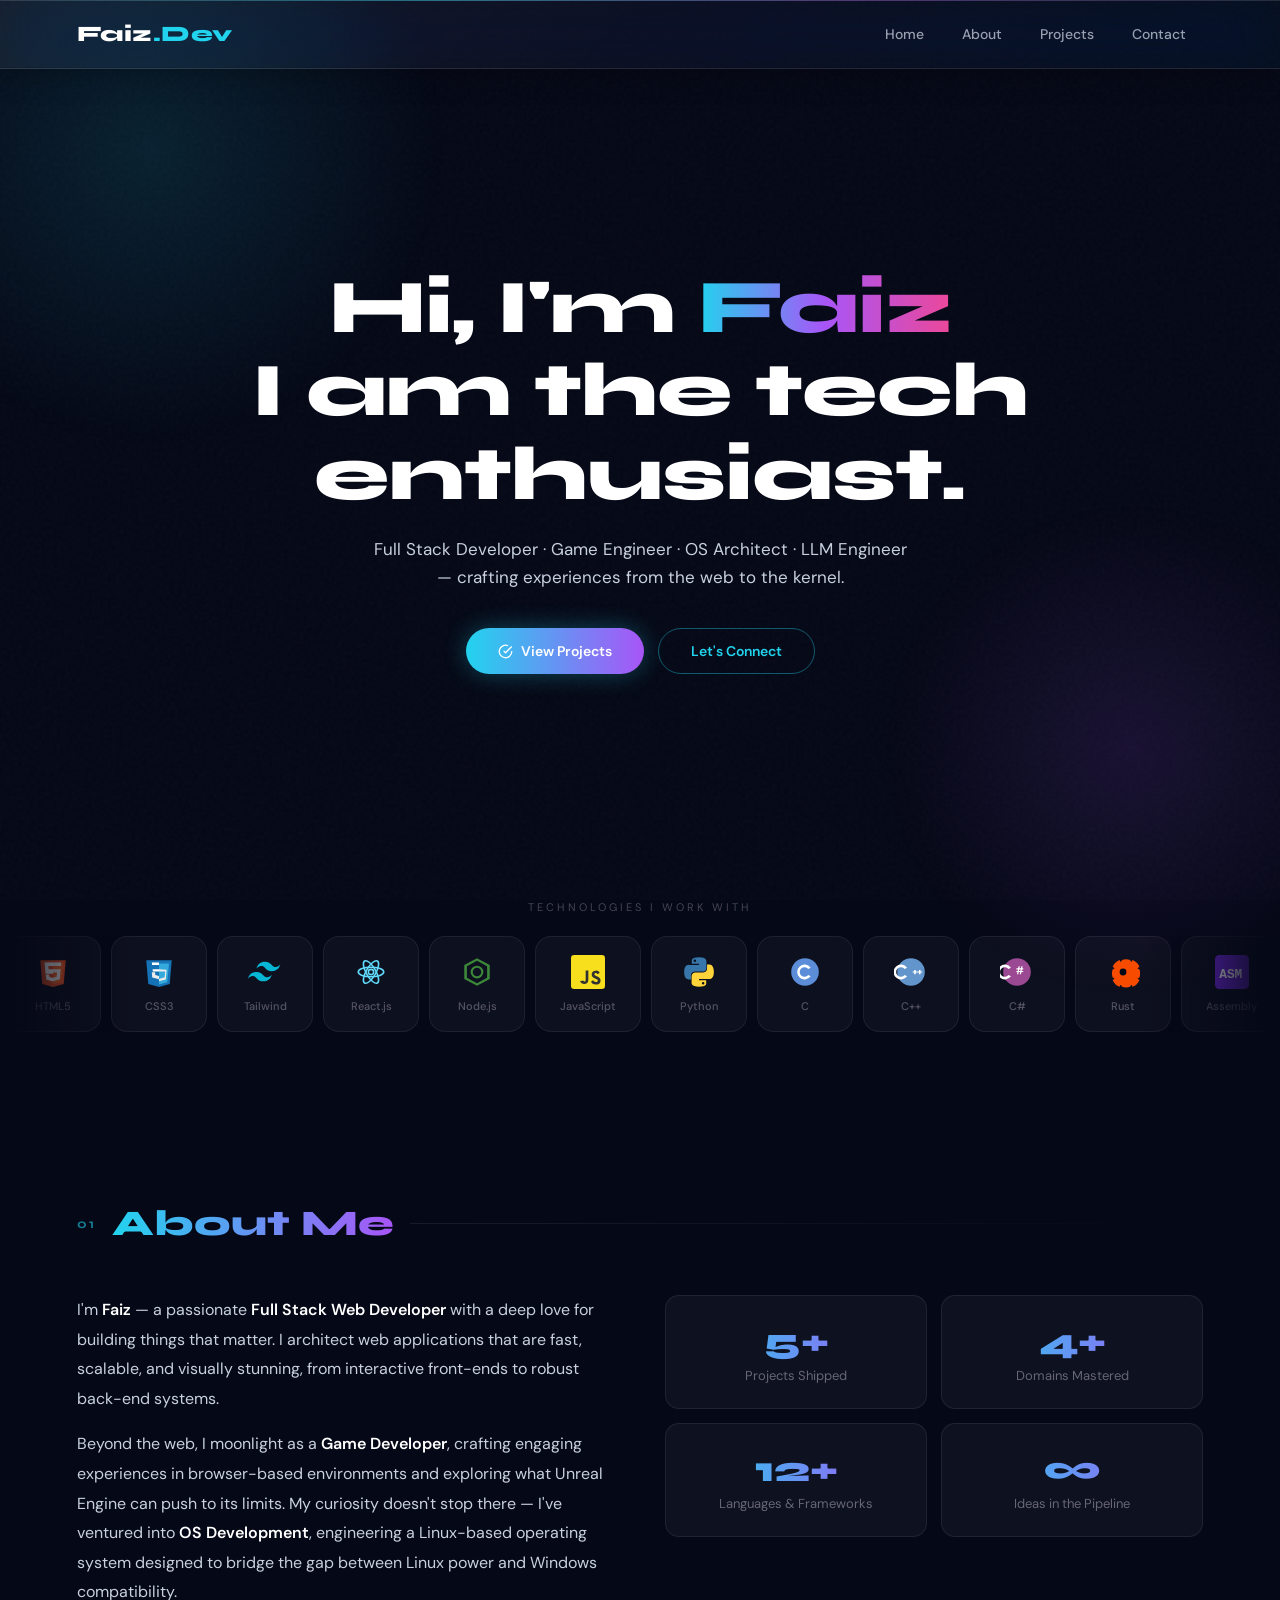
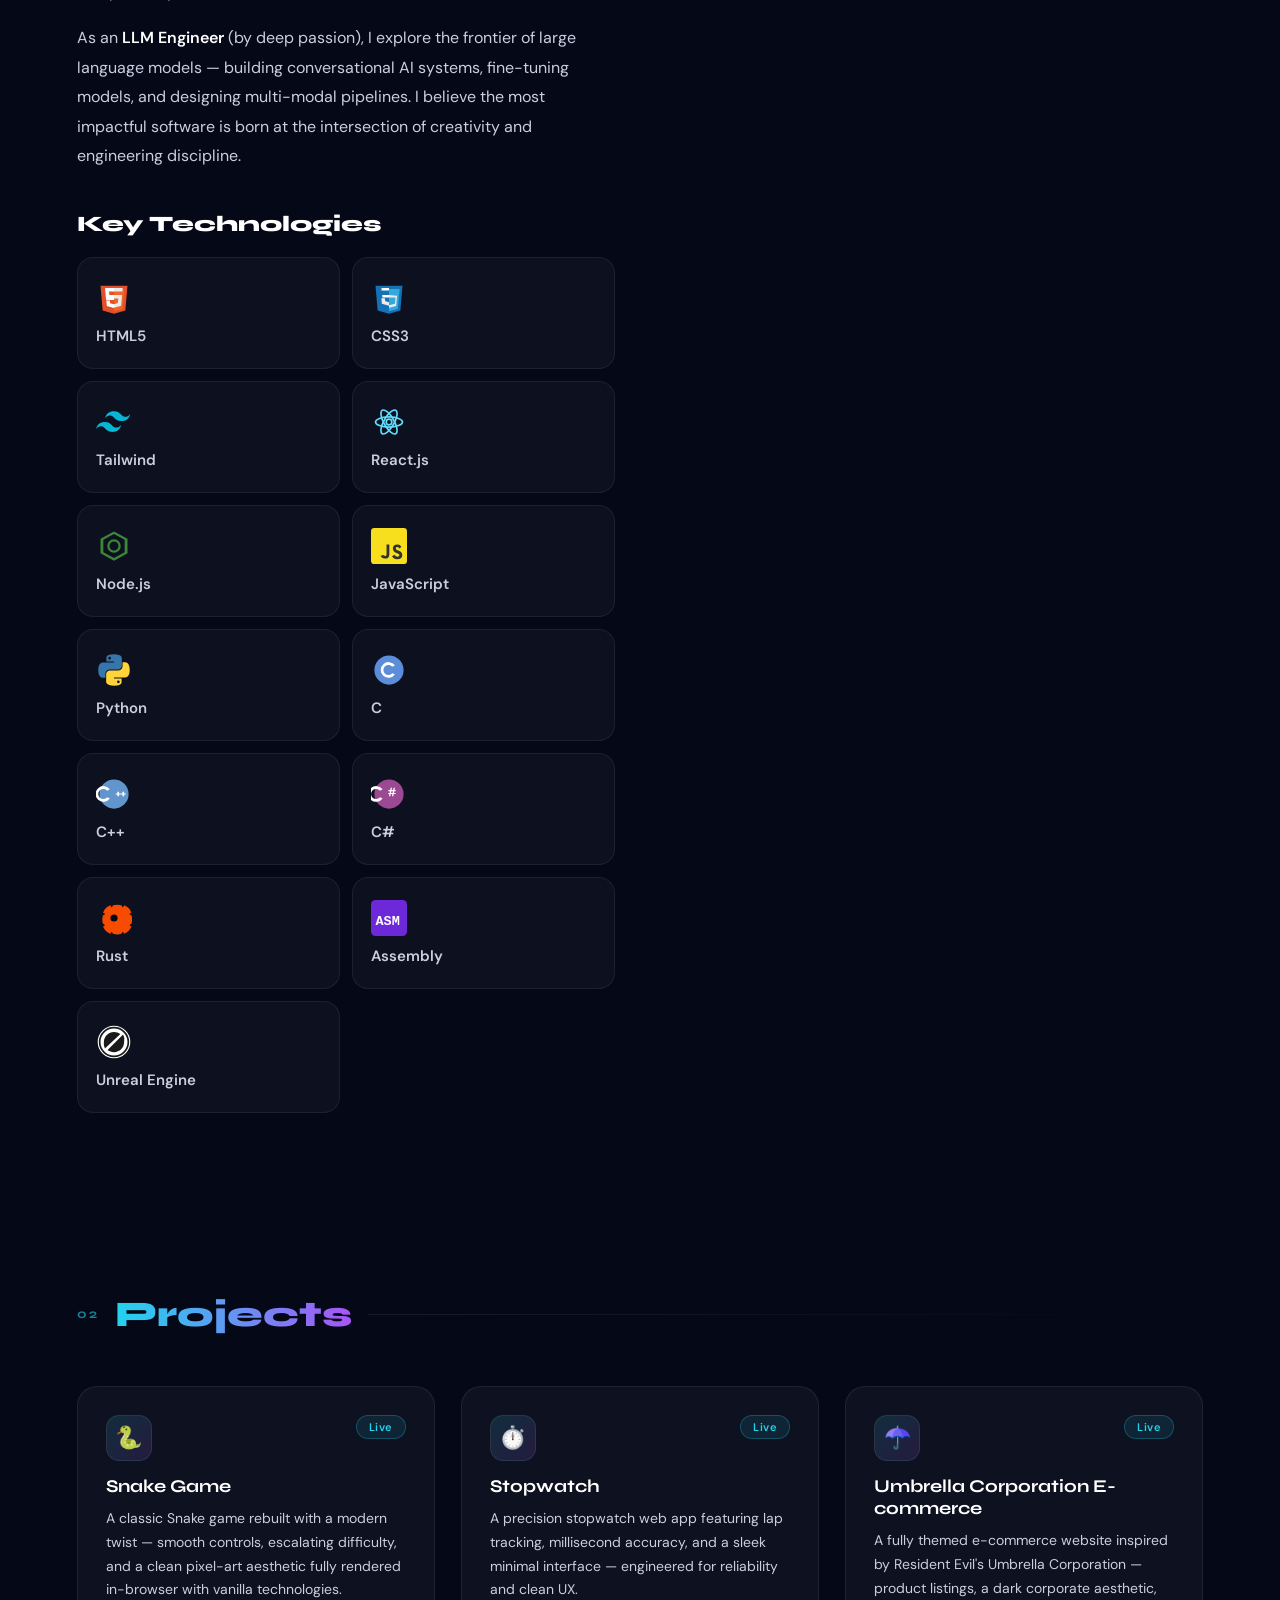
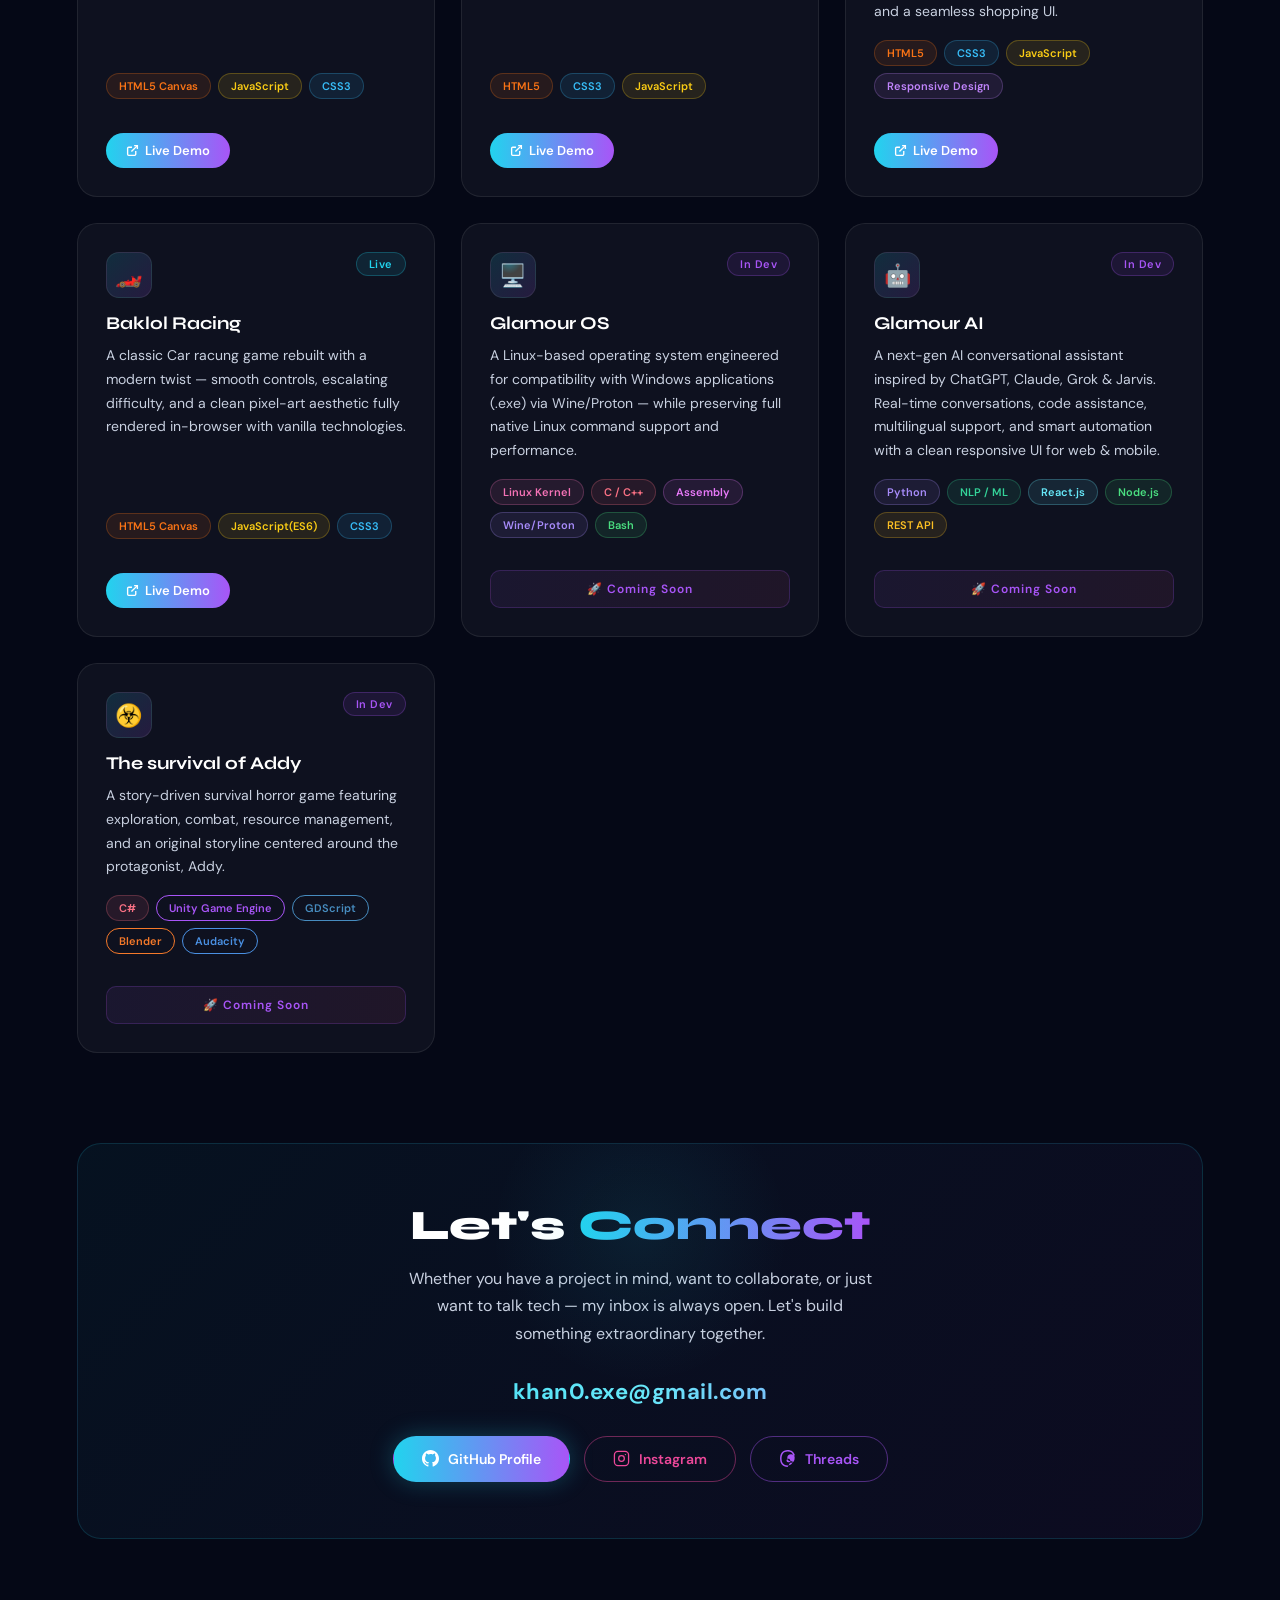
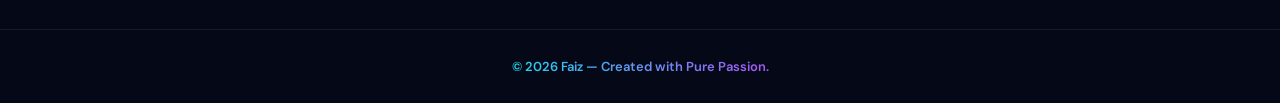
==== commit 6879bb6b: "Add files via upload" ====
--- a/index.html
+++ b/index.html
@@ -242,6 +242,24 @@
 .tag-ai{color:#34d399;background:rgba(52,211,153,0.1);border-color:rgba(52,211,153,0.25);}
 .tag-api{color:#fbbf24;background:rgba(251,191,36,0.1);border-color:rgba(251,191,36,0.25);}
 .tag-design{color:#c084fc;background:rgba(192,132,252,0.1);border-color:rgba(192,132,252,0.25);}
+.tag-engine{
+    color:#A855F7;
+    border-color:#A855F7;}
+
+.tag-gdscript{
+    color:#478CBF;
+    border-color:#478CBF;
+}
+
+.tag-blender{
+    color:#F5792A;
+    border-color:#F5792A;
+}
+
+.tag-audacity{
+    color:#4A90E2;
+    border-color:#4A90E2;
+}
 
 .coming-soon-bar{margin-top:16px;padding:10px;border-radius:10px;background:linear-gradient(90deg,rgba(168,85,247,0.08),rgba(236,72,153,0.08));border:1px solid rgba(168,85,247,0.2);text-align:center;font-size:12px;font-weight:600;color:#a855f7;letter-spacing:1px;}
 .project-footer{margin-top:18px;display:flex;gap:10px;}
@@ -382,7 +400,7 @@
   </div>
 </section>
 
-<!-- ══ TECH TICKER (real SVG icons) ══ -->
+<!-- ══ TECH TICKER == -->
 <div class="ticker-section fade">
   <p class="ticker-label">Technologies I Work With</p>
   <div class="ticker-track">
@@ -491,6 +509,28 @@
         </a>
       </div>
     </div>
+    
+    <!--Baklol Racing-->
+      <div class="project-card">
+      <div class="project-top">
+        <div class="project-icon">🏎️</div>
+        <span class="project-status status-live">Live</span>
+      </div>
+      <h3>Baklol Racing</h3>
+      <p>A classic Car racung game rebuilt with a modern twist — smooth controls, escalating difficulty, and a clean pixel-art aesthetic fully rendered in-browser with vanilla technologies.</p>
+      <div class="tech-stack">
+        <span class="tag tag-html">HTML5 Canvas</span>
+        <span class="tag tag-js">JavaScript(ES6)</span>
+        <span class="tag tag-css">CSS3</span>
+      </div>
+      <div class="project-footer">
+        <a href="https://khan-0exe.github.io/Baklol-Racing/" target="_blank" class="demo-btn">
+          <svg viewBox="0 0 24 24" fill="none" stroke="currentColor" stroke-width="2.5"><path d="M18 13v6a2 2 0 0 1-2 2H5a2 2 0 0 1-2-2V8a2 2 0 0 1 2-2h6"/><polyline points="15 3 21 3 21 9"/><line x1="10" y1="14" x2="21" y2="3"/></svg>
+          Live Demo
+        </a>
+      </div>
+    </div>
+    
 
     <!-- Glamour OS -->
     <div class="project-card">
@@ -524,6 +564,23 @@
         <span class="tag tag-react">React.js</span>
         <span class="tag tag-node">Node.js</span>
         <span class="tag tag-api">REST API</span>
+      </div>
+      <div class="coming-soon-bar">🚀 Coming Soon</div>
+    </div>
+    <!-- The survival of Addy-->
+     <div class="project-card">
+      <div class="project-top">
+        <div class="project-icon">☣️</div>
+        <span class="project-status status-soon">In Dev</span>
+      </div>
+      <h3>The survival of Addy</h3>
+      <p>A story-driven survival horror game featuring exploration, combat, resource management, and an original storyline centered around the protagonist, Addy.</p>
+      <div class="tech-stack">
+        <span class="tag tag-c">C#</span>
+        <span class="tag tag-engine">Unity Game Engine</span>
+        <span class="tag tag-gdscript">GDScript</span>
+        <span class="tag tag-blender">Blender</span>
+        <span class="tag tag-audacity">Audacity</span>
       </div>
       <div class="coming-soon-bar">🚀 Coming Soon</div>
     </div>
@@ -554,7 +611,7 @@
 
 <!-- ══ FOOTER ══ -->
 <footer>
-  <p><span>© 2026 Faiz — Crafted with precision &amp; passion.</span></p>
+  <p><span>© 2026 Faiz — Created with Pure Passion.</span></p>
 </footer>
 
 <script>
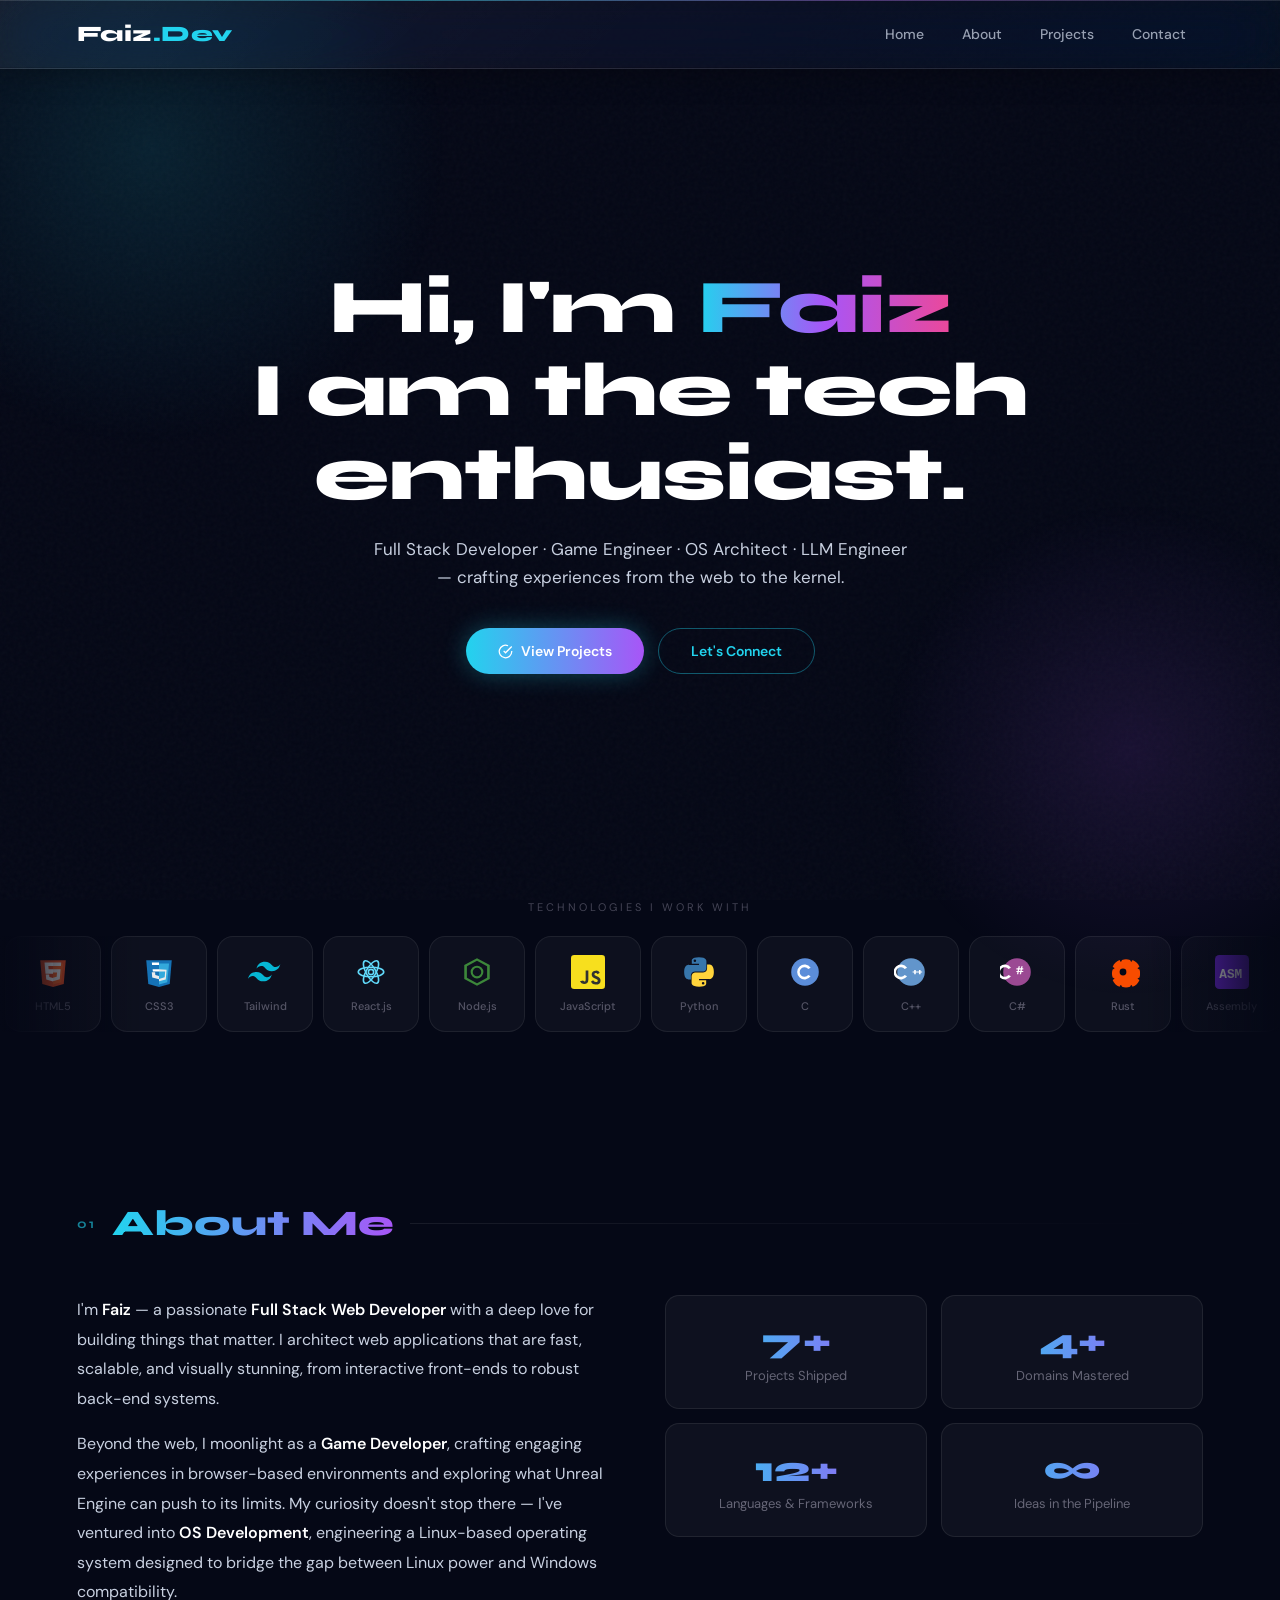
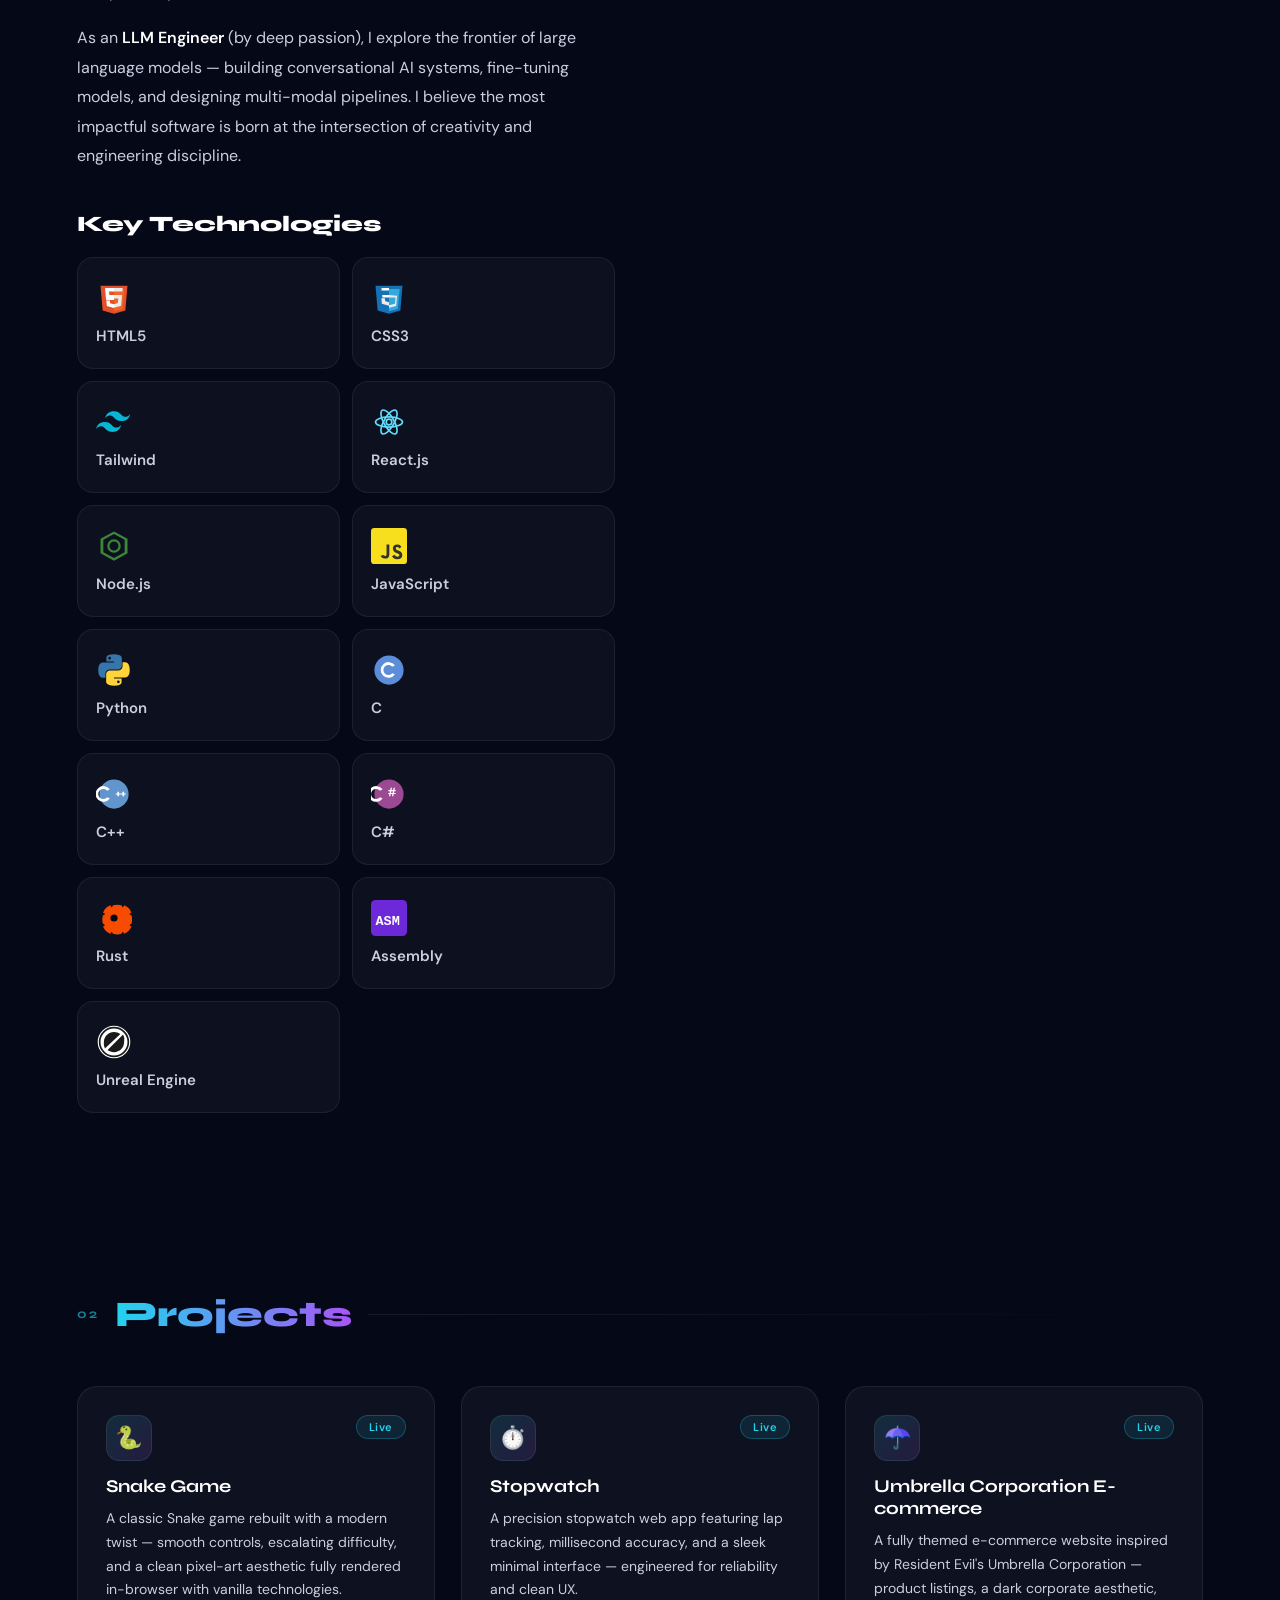
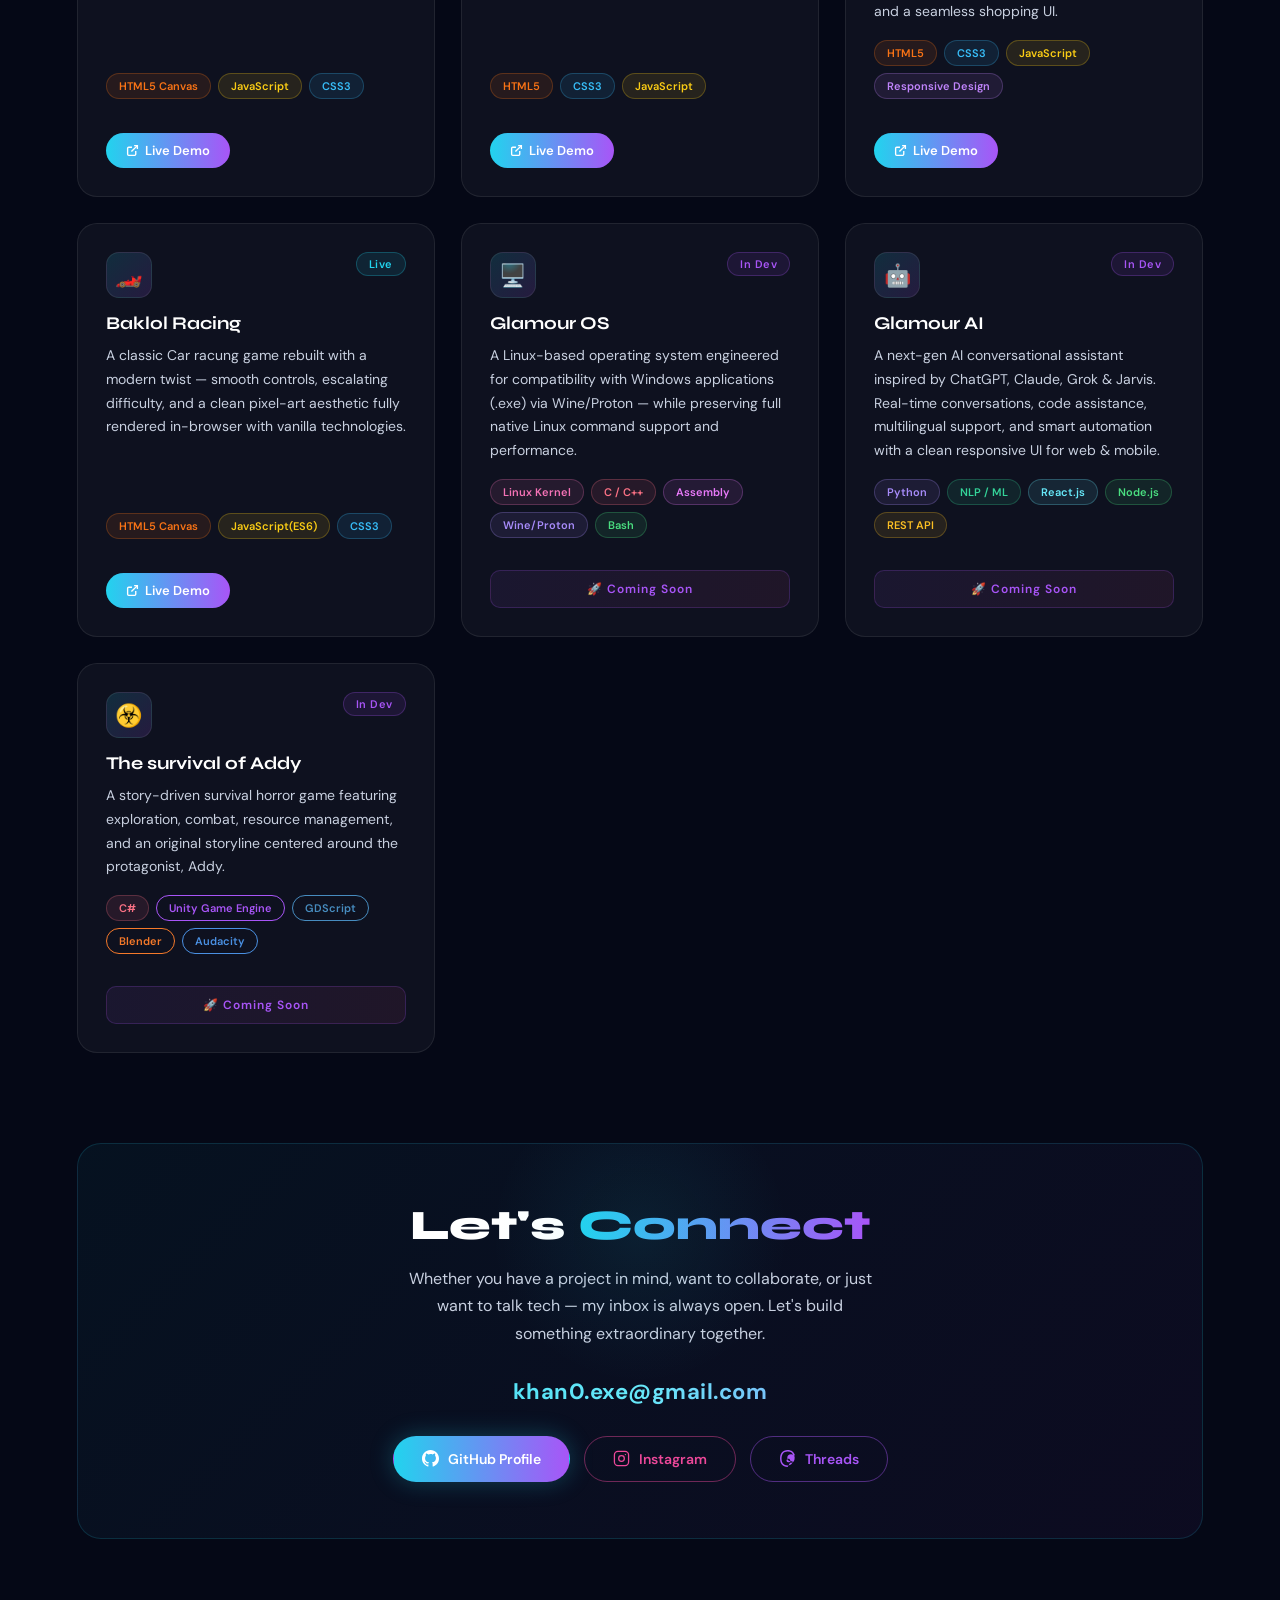
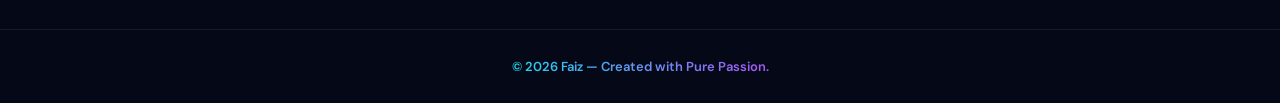
==== commit 40c7b638: "Update index.html" ====
--- a/index.html
+++ b/index.html
@@ -428,7 +428,7 @@
     </div>
     <div>
       <div class="about-stats">
-        <div class="stat-box"><span class="stat-num">5+</span><div class="stat-label">Projects Shipped</div></div>
+        <div class="stat-box"><span class="stat-num">7+</span><div class="stat-label">Projects Shipped</div></div>
         <div class="stat-box"><span class="stat-num">4+</span><div class="stat-label">Domains Mastered</div></div>
         <div class="stat-box"><span class="stat-num">12+</span><div class="stat-label">Languages &amp; Frameworks</div></div>
         <div class="stat-box"><span class="stat-num">∞</span><div class="stat-label">Ideas in the Pipeline</div></div>
